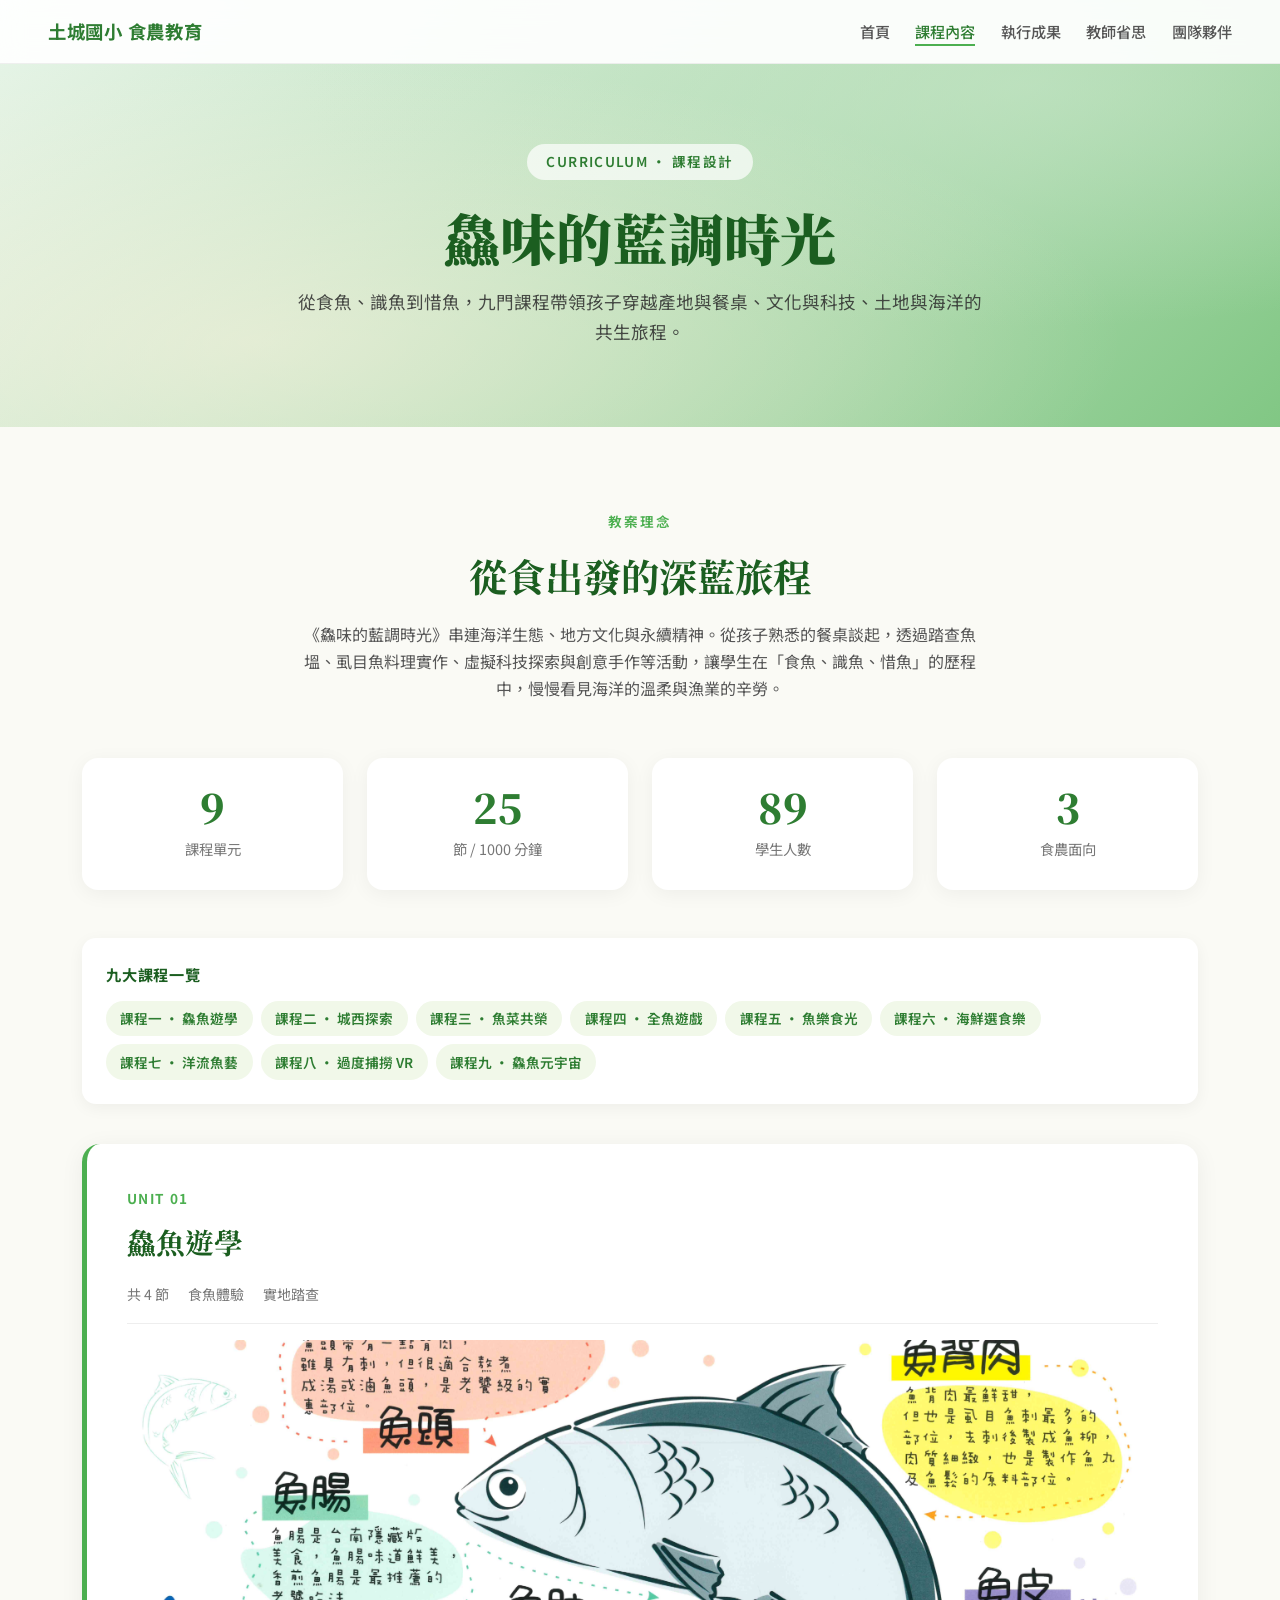
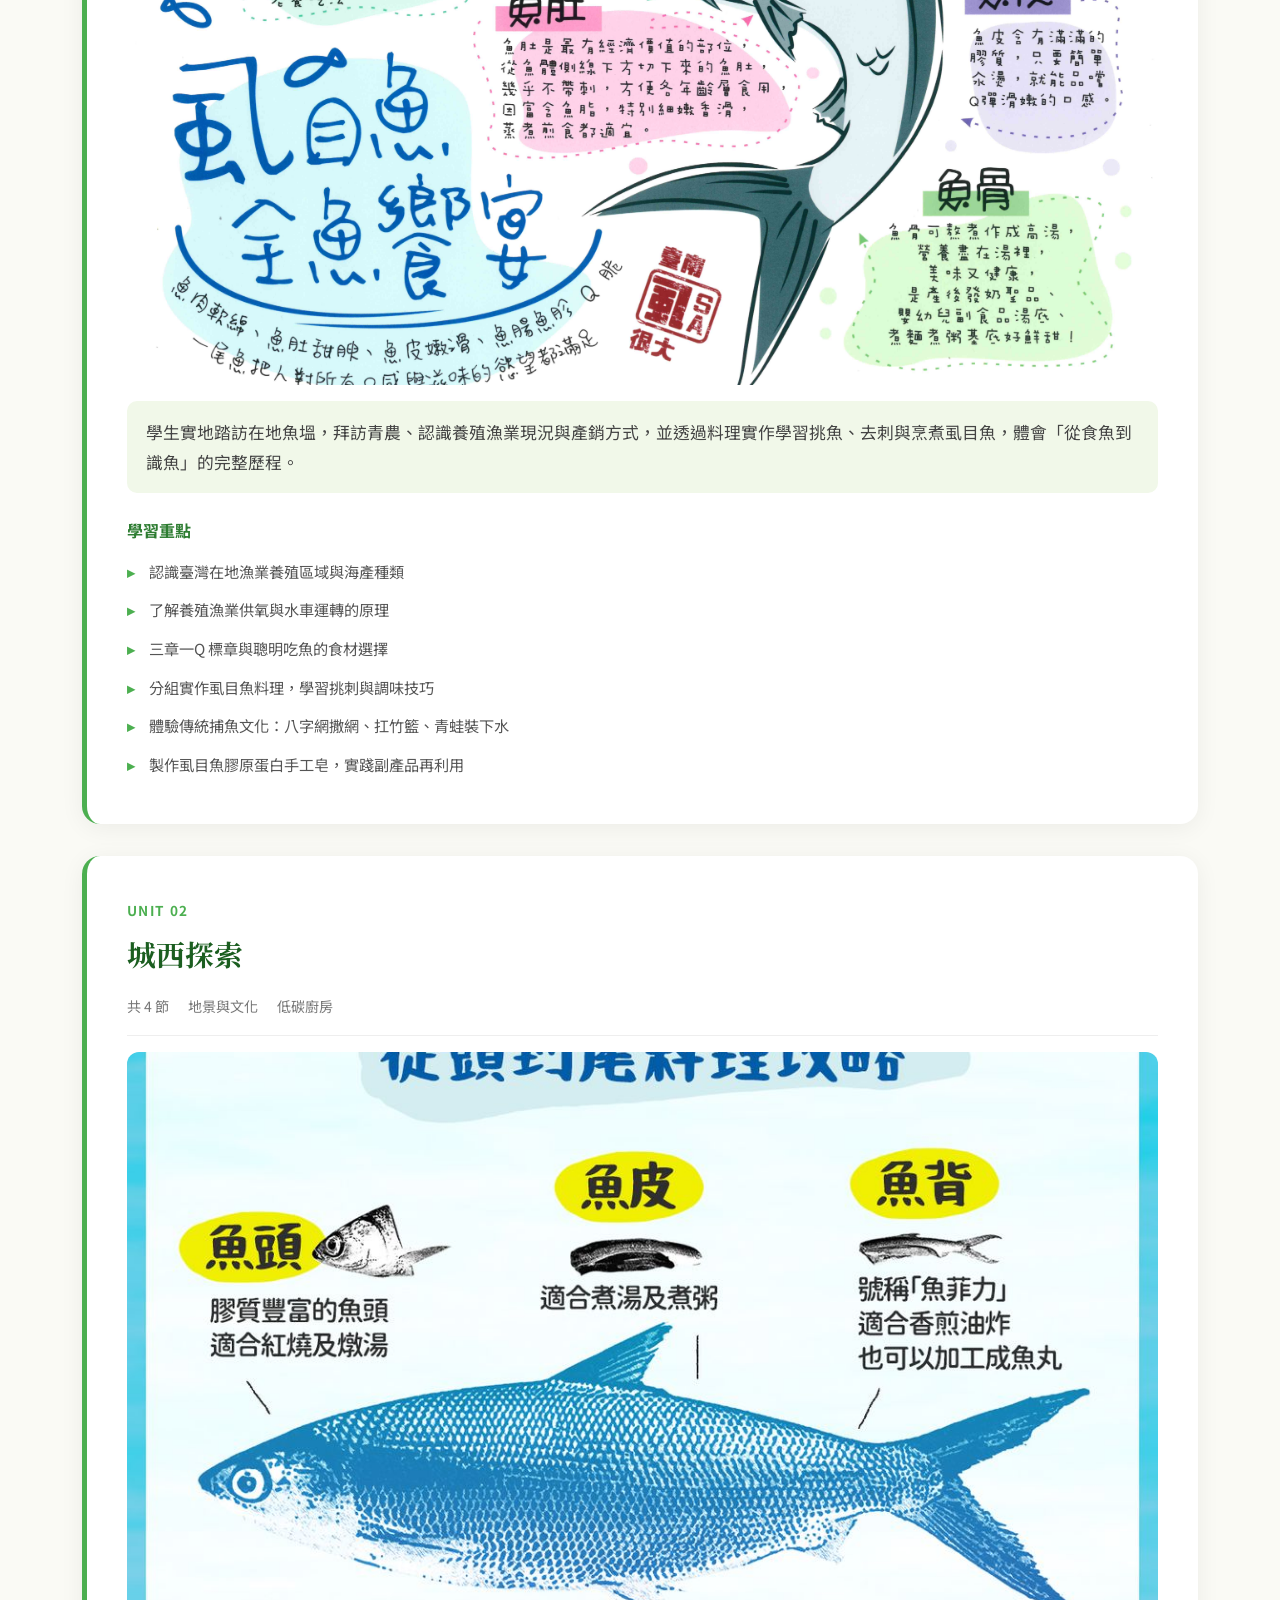
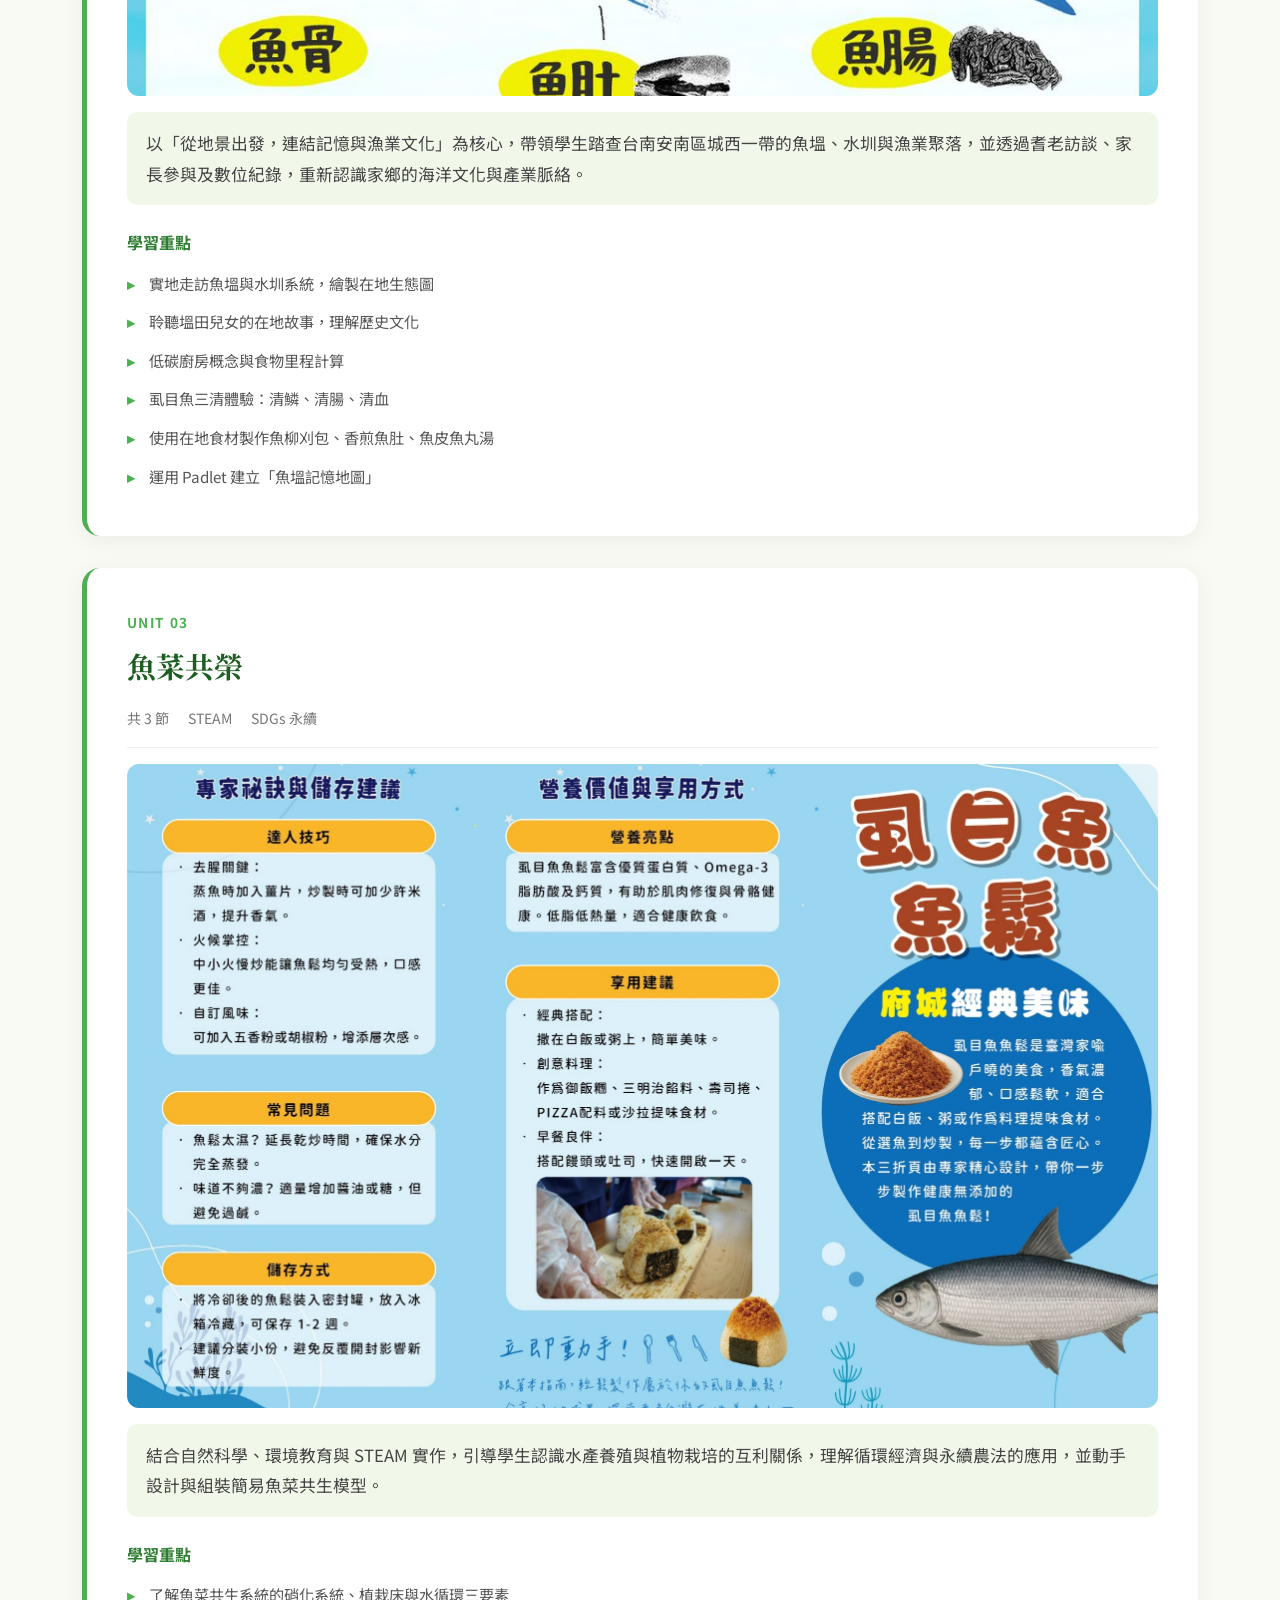
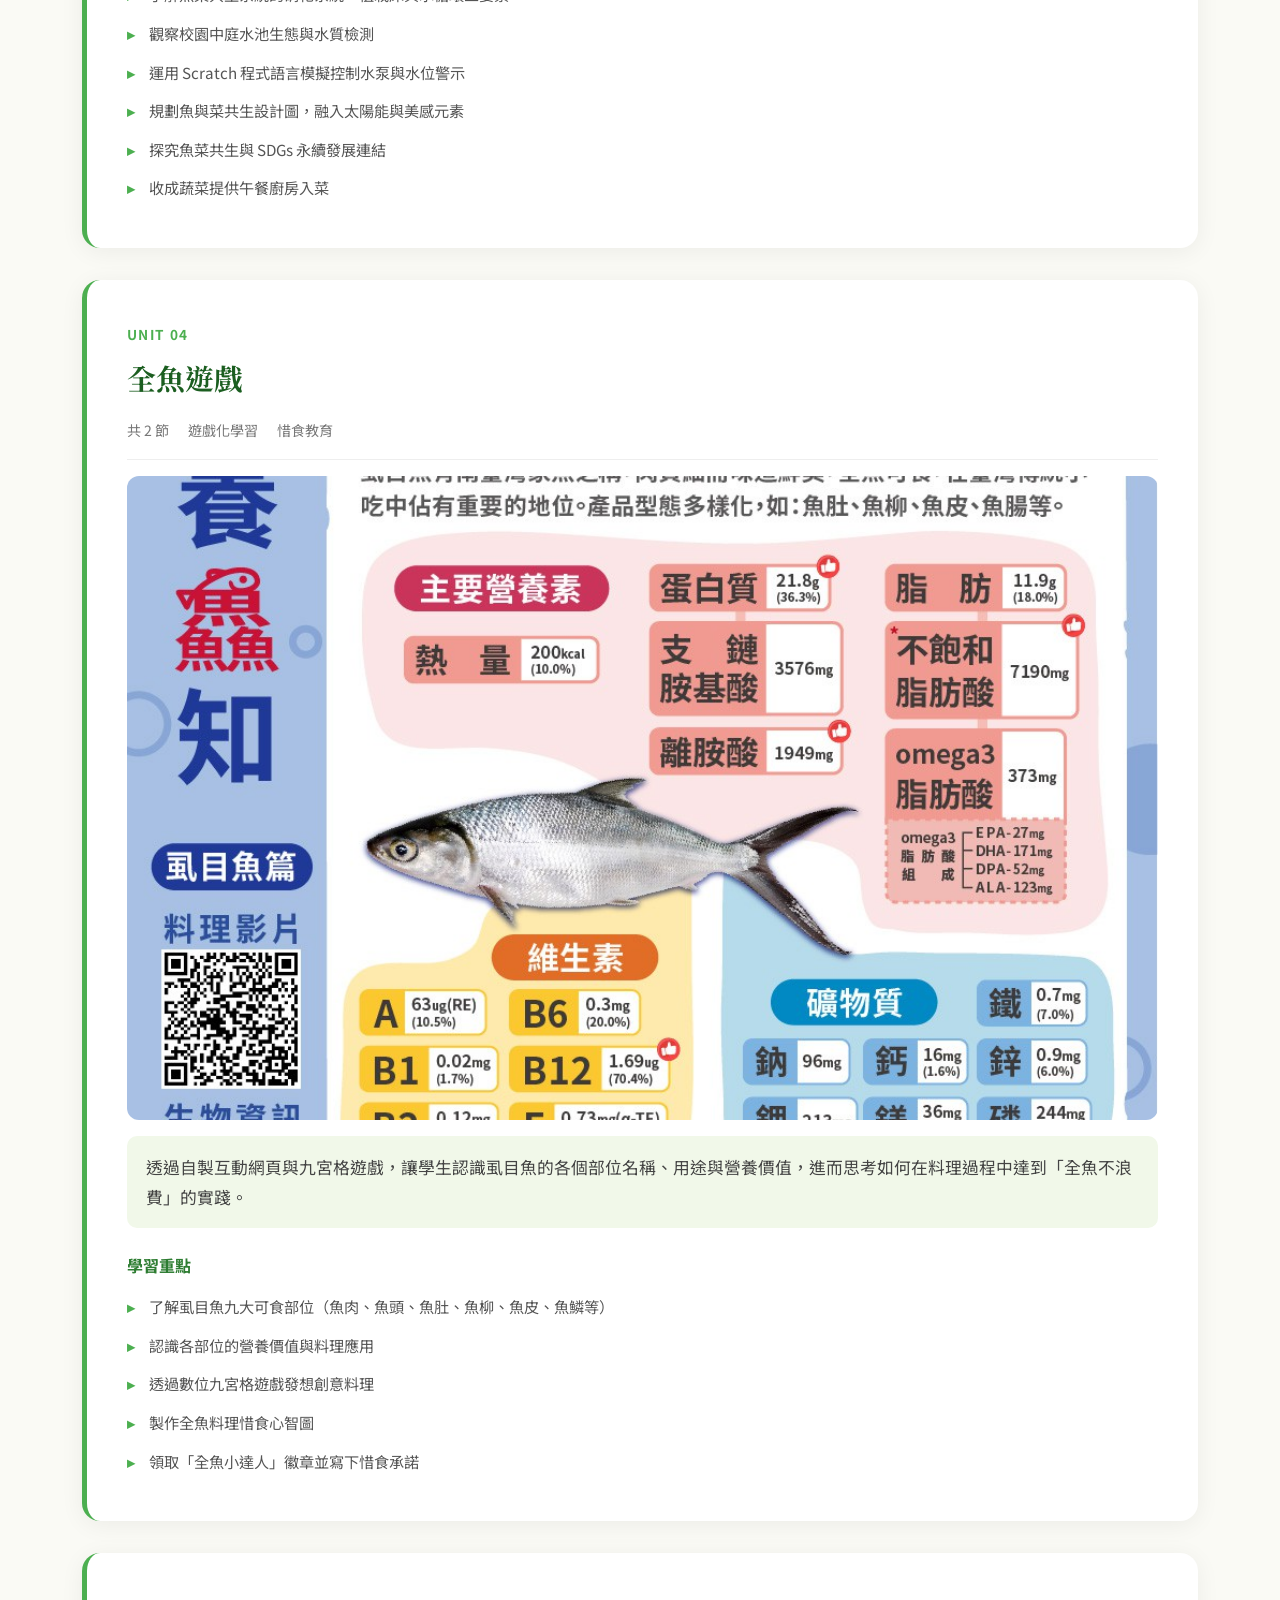
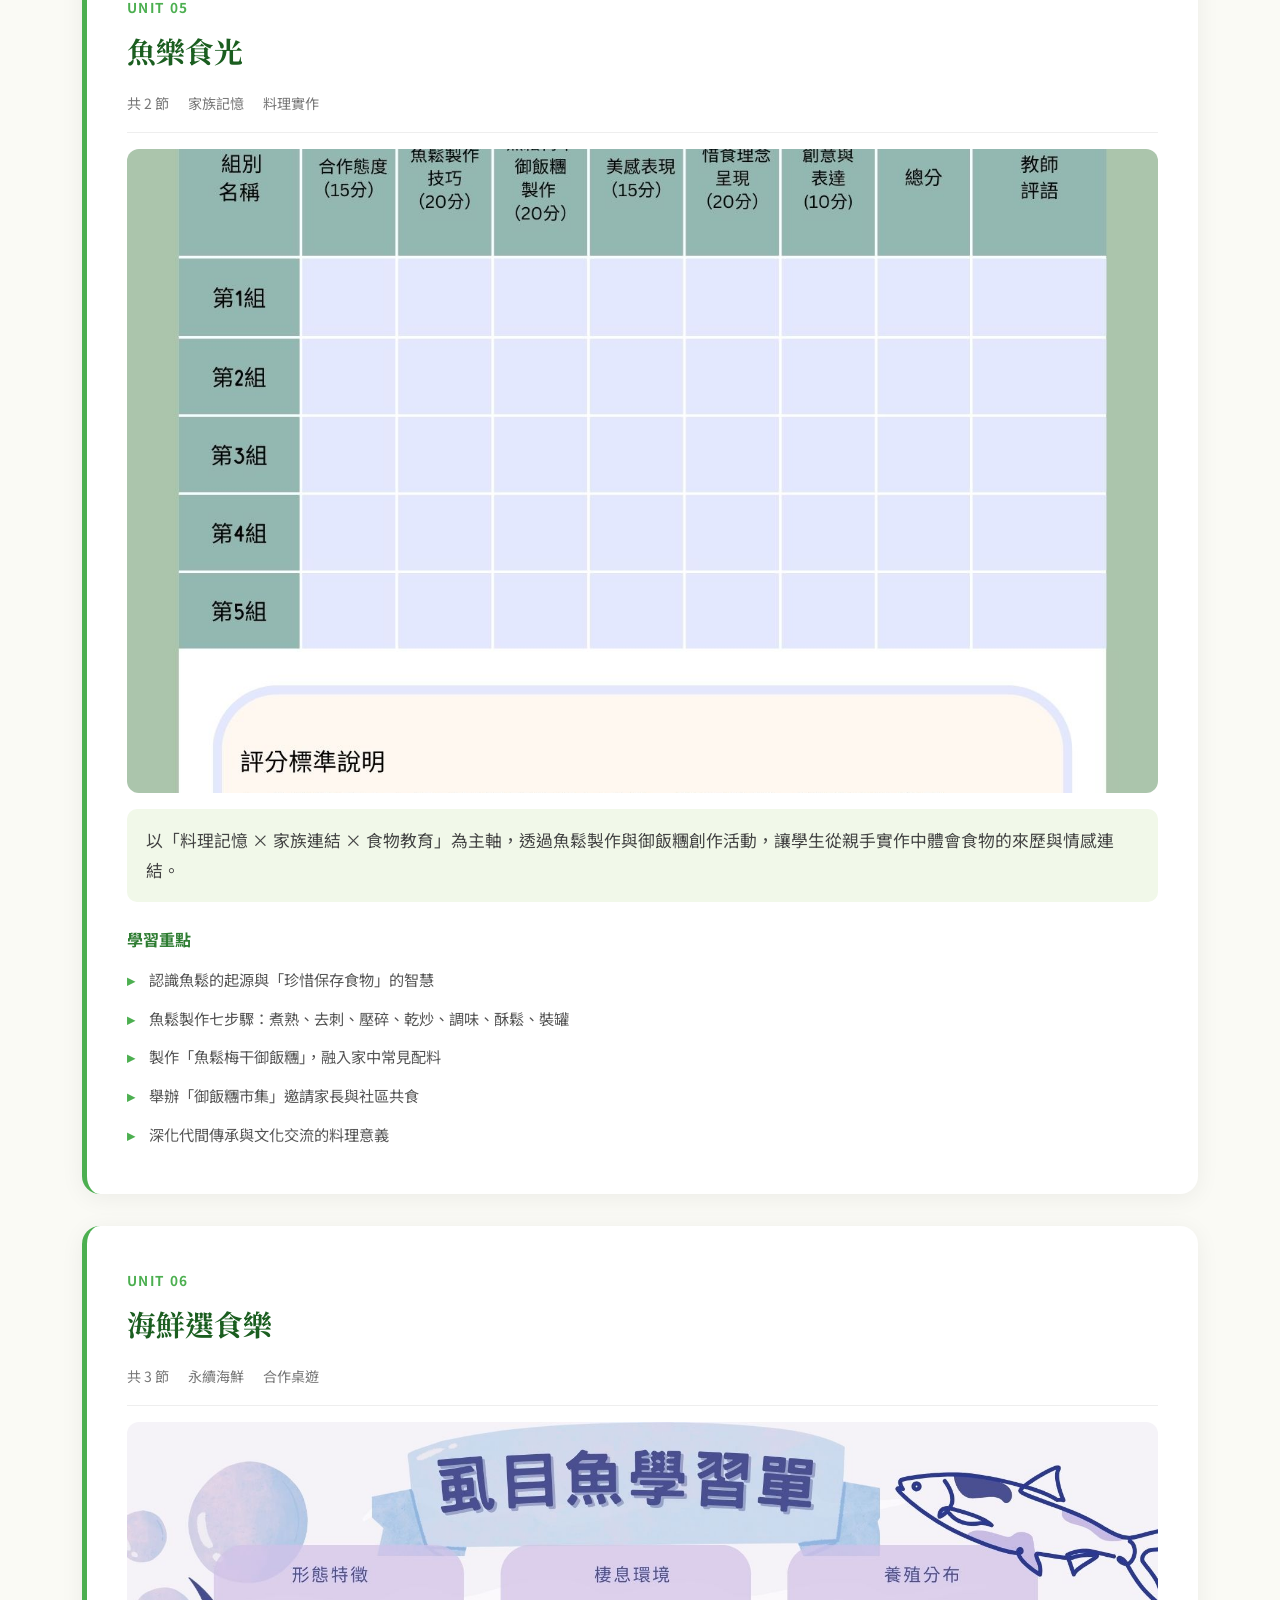
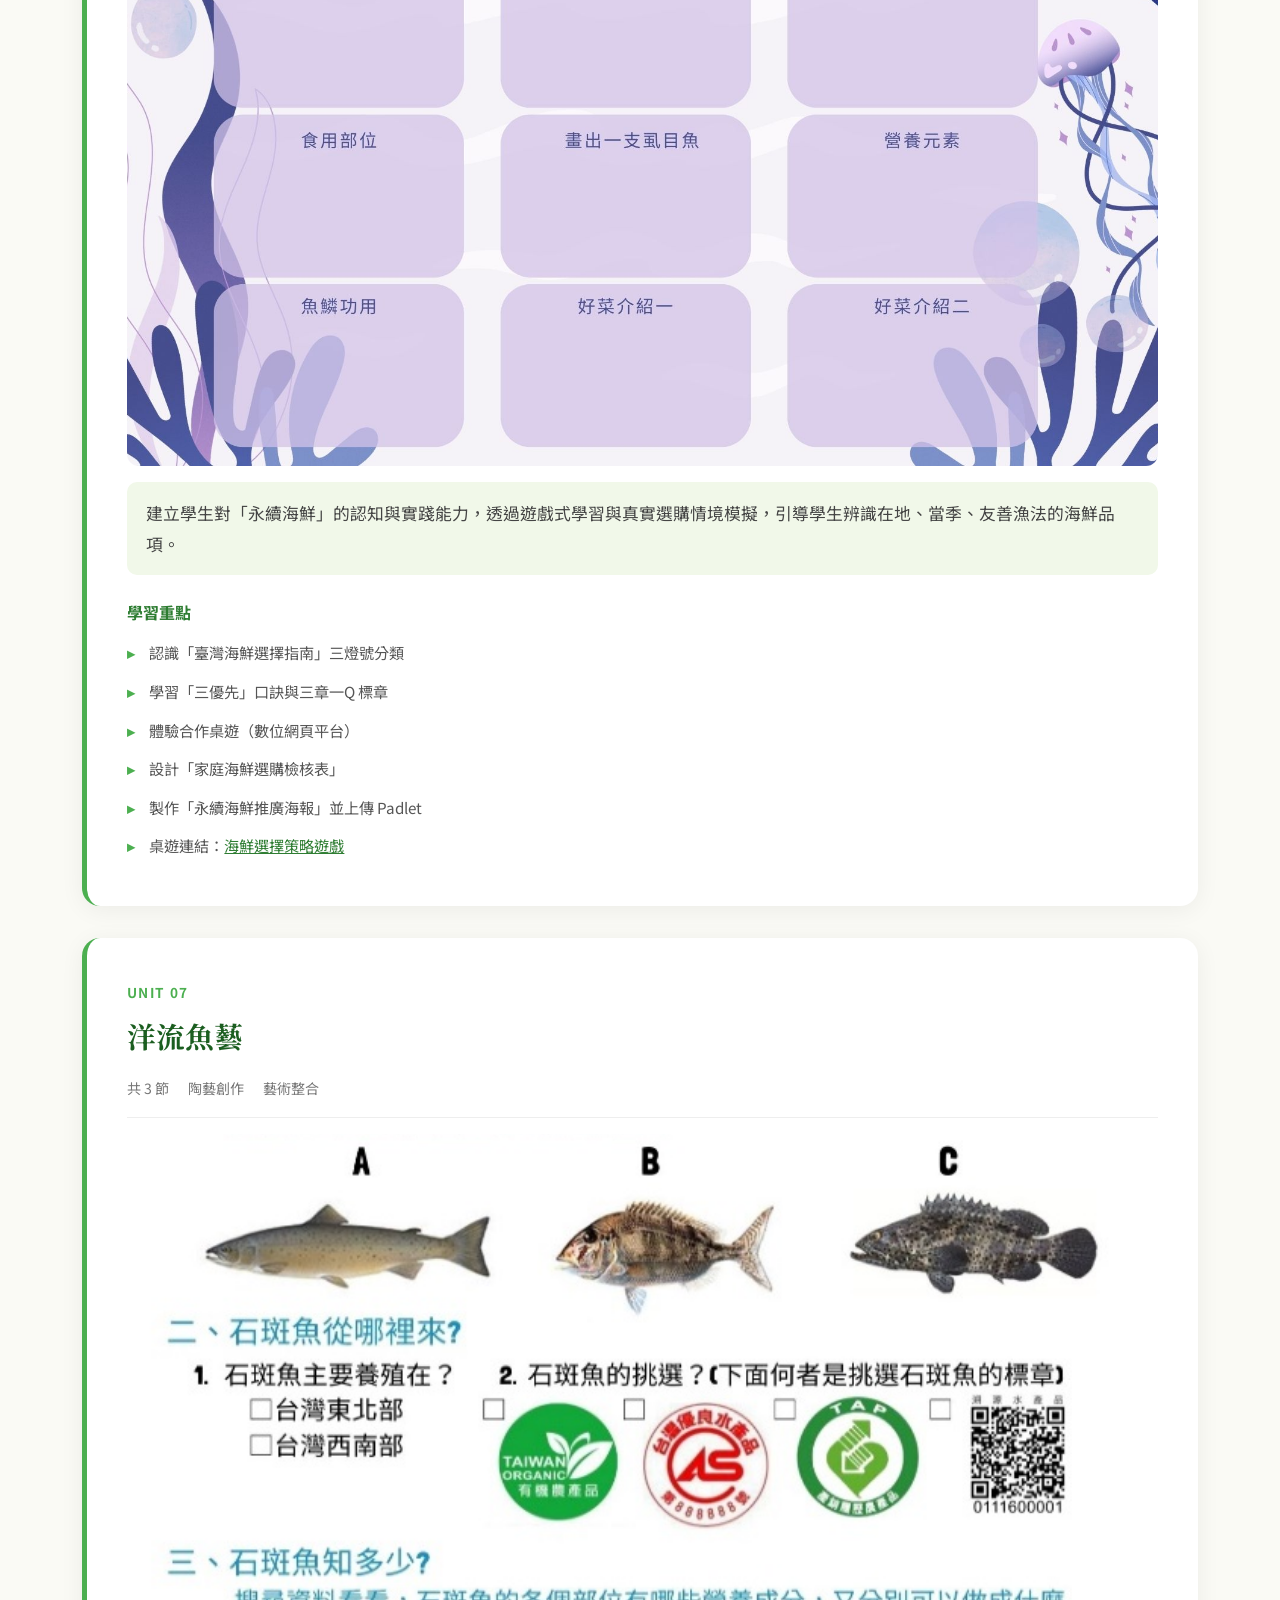
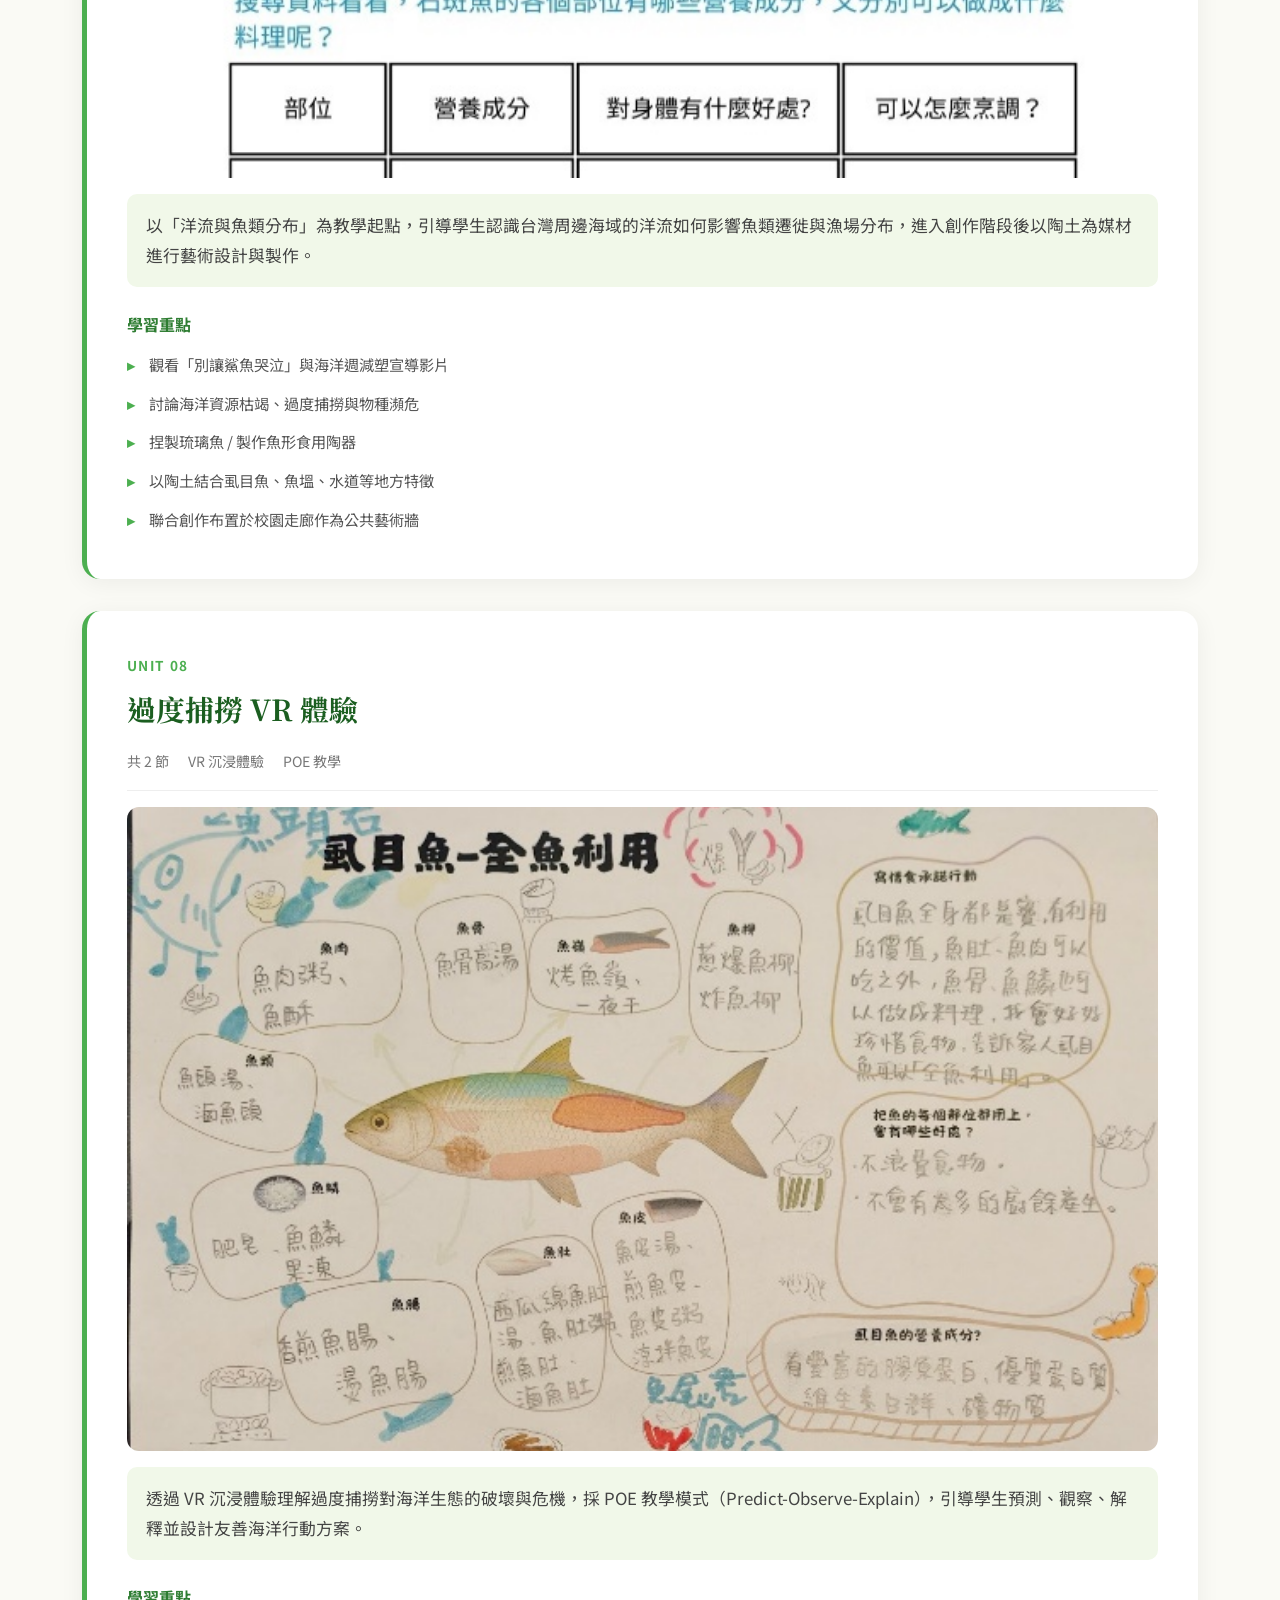
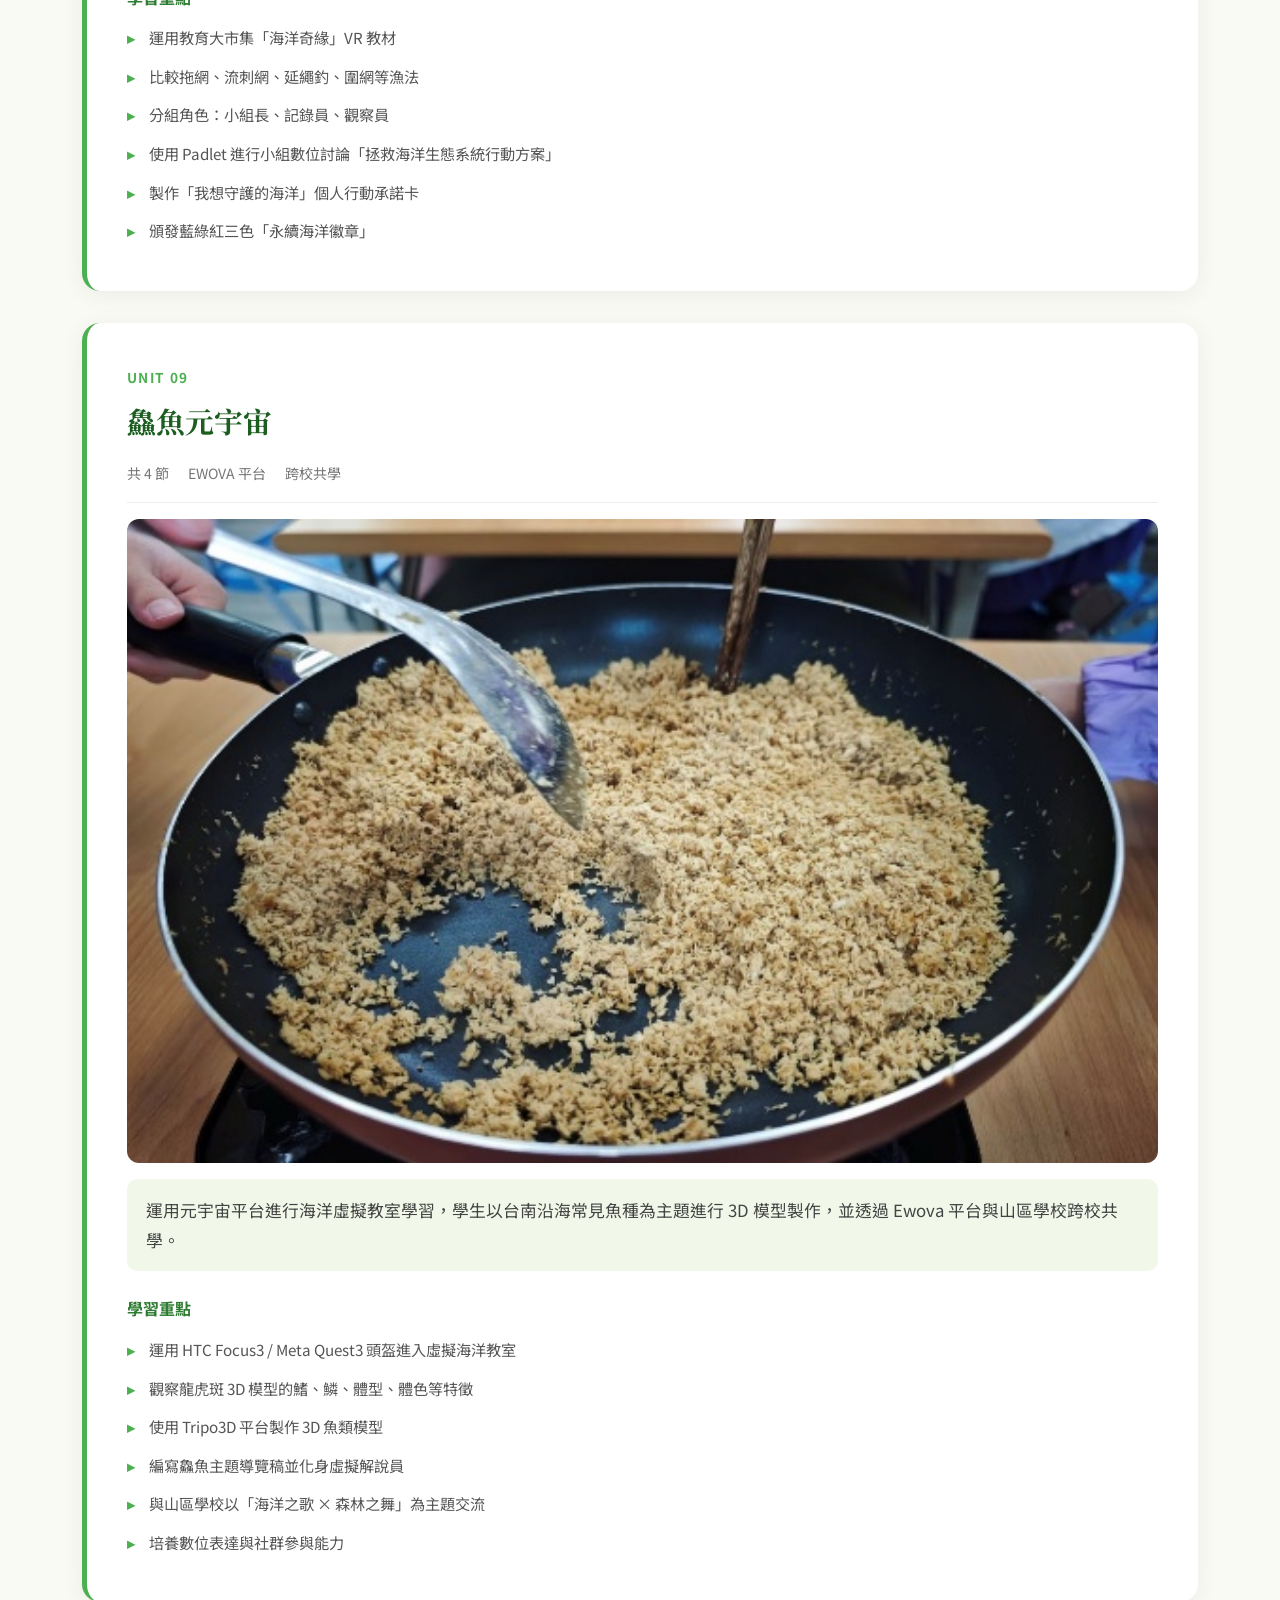
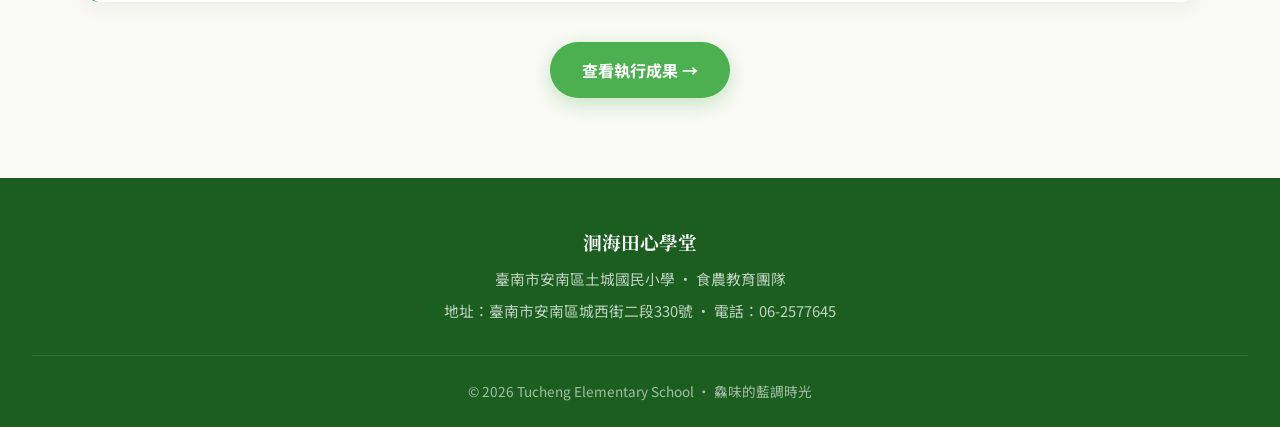
==== curriculum.html @ 696a6e6a "新增多頁式網站：課程內容、執行成果、教師省思、團隊夥伴 整合《鱻味的藍調時光》九大課程內容、教學成果與教師省思， 建立完整的食農教育介紹網站，並更新首頁導覽與圖片資源。  Co-Authored-By" ====
<!DOCTYPE html>
<html lang="zh-Hant">
<head>
  <meta charset="UTF-8">
  <meta name="viewport" content="width=device-width, initial-scale=1.0">
  <title>課程內容｜鱻味的藍調時光 — 土城國小食農教育</title>
  <link rel="preconnect" href="https://fonts.googleapis.com">
  <link href="https://fonts.googleapis.com/css2?family=Noto+Sans+TC:wght@300;400;500;700;900&family=Noto+Serif+TC:wght@400;700;900&display=swap" rel="stylesheet">
  <link rel="stylesheet" href="assets/style.css">
</head>
<body>

  <!-- Navbar -->
  <nav class="navbar">
    <a href="index.html" class="nav-brand">土城國小 食農教育</a>
    <ul class="nav-links" id="navLinks">
      <li><a href="index.html">首頁</a></li>
      <li><a href="curriculum.html" class="active">課程內容</a></li>
      <li><a href="results.html">執行成果</a></li>
      <li><a href="reflections.html">教師省思</a></li>
      <li><a href="team.html">團隊夥伴</a></li>
    </ul>
    <button class="hamburger" id="hamburger" aria-label="選單"><span></span><span></span><span></span></button>
  </nav>

  <!-- Page hero -->
  <header class="page-hero">
    <div class="page-hero-content">
      <span class="label">CURRICULUM · 課程設計</span>
      <h1>鱻味的藍調時光</h1>
      <p>從食魚、識魚到惜魚，九門課程帶領孩子穿越產地與餐桌、文化與科技、土地與海洋的共生旅程。</p>
    </div>
  </header>

  <!-- Intro -->
  <section class="section">
    <div class="container">
      <div class="section-header fade-up">
        <span class="label">教案理念</span>
        <h2>從食出發的深藍旅程</h2>
        <p>《鱻味的藍調時光》串連海洋生態、地方文化與永續精神。從孩子熟悉的餐桌談起，透過踏查魚塭、虱目魚料理實作、虛擬科技探索與創意手作等活動，讓學生在「食魚、識魚、惜魚」的歷程中，慢慢看見海洋的溫柔與漁業的辛勞。</p>
      </div>

      <div class="stats-row fade-up">
        <div class="stat-box"><div class="num">9</div><div class="lbl">課程單元</div></div>
        <div class="stat-box"><div class="num">25</div><div class="lbl">節 / 1000 分鐘</div></div>
        <div class="stat-box"><div class="num">89</div><div class="lbl">學生人數</div></div>
        <div class="stat-box"><div class="num">3</div><div class="lbl">食農面向</div></div>
      </div>

      <!-- TOC -->
      <div class="lesson-toc fade-up">
        <h4>九大課程一覽</h4>
        <ul>
          <li><a href="#l1">課程一 · 鱻魚遊學</a></li>
          <li><a href="#l2">課程二 · 城西探索</a></li>
          <li><a href="#l3">課程三 · 魚菜共榮</a></li>
          <li><a href="#l4">課程四 · 全魚遊戲</a></li>
          <li><a href="#l5">課程五 · 魚樂食光</a></li>
          <li><a href="#l6">課程六 · 海鮮選食樂</a></li>
          <li><a href="#l7">課程七 · 洋流魚藝</a></li>
          <li><a href="#l8">課程八 · 過度捕撈 VR</a></li>
          <li><a href="#l9">課程九 · 鱻魚元宇宙</a></li>
        </ul>
      </div>

      <!-- 課程一 -->
      <article class="lesson-detail fade-up" id="l1">
        <span class="num">UNIT 01</span>
        <h2>鱻魚遊學</h2>
        <div class="meta-row">
          <span>共 4 節</span><span>食魚體驗</span><span>實地踏查</span>
        </div>
        <img class="lesson-photo" src="images/image54.jpeg" alt="鱻魚遊學">
        <p class="summary">學生實地踏訪在地魚塭，拜訪青農、認識養殖漁業現況與產銷方式，並透過料理實作學習挑魚、去刺與烹煮虱目魚，體會「從食魚到識魚」的完整歷程。</p>
        <h4>學習重點</h4>
        <ul>
          <li>認識臺灣在地漁業養殖區域與海產種類</li>
          <li>了解養殖漁業供氧與水車運轉的原理</li>
          <li>三章一Q 標章與聰明吃魚的食材選擇</li>
          <li>分組實作虱目魚料理，學習挑刺與調味技巧</li>
          <li>體驗傳統捕魚文化：八字網撒網、扛竹籃、青蛙裝下水</li>
          <li>製作虱目魚膠原蛋白手工皂，實踐副產品再利用</li>
        </ul>
      </article>

      <!-- 課程二 -->
      <article class="lesson-detail fade-up" id="l2">
        <span class="num">UNIT 02</span>
        <h2>城西探索</h2>
        <div class="meta-row">
          <span>共 4 節</span><span>地景與文化</span><span>低碳廚房</span>
        </div>
        <img class="lesson-photo" src="images/image56.jpeg" alt="城西探索">
        <p class="summary">以「從地景出發，連結記憶與漁業文化」為核心，帶領學生踏查台南安南區城西一帶的魚塭、水圳與漁業聚落，並透過耆老訪談、家長參與及數位紀錄，重新認識家鄉的海洋文化與產業脈絡。</p>
        <h4>學習重點</h4>
        <ul>
          <li>實地走訪魚塭與水圳系統，繪製在地生態圖</li>
          <li>聆聽塭田兒女的在地故事，理解歷史文化</li>
          <li>低碳廚房概念與食物里程計算</li>
          <li>虱目魚三清體驗：清鱗、清腸、清血</li>
          <li>使用在地食材製作魚柳刈包、香煎魚肚、魚皮魚丸湯</li>
          <li>運用 Padlet 建立「魚塭記憶地圖」</li>
        </ul>
      </article>

      <!-- 課程三 -->
      <article class="lesson-detail fade-up" id="l3">
        <span class="num">UNIT 03</span>
        <h2>魚菜共榮</h2>
        <div class="meta-row">
          <span>共 3 節</span><span>STEAM</span><span>SDGs 永續</span>
        </div>
        <img class="lesson-photo" src="images/image57.jpeg" alt="魚菜共生">
        <p class="summary">結合自然科學、環境教育與 STEAM 實作，引導學生認識水產養殖與植物栽培的互利關係，理解循環經濟與永續農法的應用，並動手設計與組裝簡易魚菜共生模型。</p>
        <h4>學習重點</h4>
        <ul>
          <li>了解魚菜共生系統的硝化系統、植栽床與水循環三要素</li>
          <li>觀察校園中庭水池生態與水質檢測</li>
          <li>運用 Scratch 程式語言模擬控制水泵與水位警示</li>
          <li>規劃魚與菜共生設計圖，融入太陽能與美感元素</li>
          <li>探究魚菜共生與 SDGs 永續發展連結</li>
          <li>收成蔬菜提供午餐廚房入菜</li>
        </ul>
      </article>

      <!-- 課程四 -->
      <article class="lesson-detail fade-up" id="l4">
        <span class="num">UNIT 04</span>
        <h2>全魚遊戲</h2>
        <div class="meta-row">
          <span>共 2 節</span><span>遊戲化學習</span><span>惜食教育</span>
        </div>
        <img class="lesson-photo" src="images/image61.jpeg" alt="全魚遊戲">
        <p class="summary">透過自製互動網頁與九宮格遊戲，讓學生認識虱目魚的各個部位名稱、用途與營養價值，進而思考如何在料理過程中達到「全魚不浪費」的實踐。</p>
        <h4>學習重點</h4>
        <ul>
          <li>了解虱目魚九大可食部位（魚肉、魚頭、魚肚、魚柳、魚皮、魚鱗等）</li>
          <li>認識各部位的營養價值與料理應用</li>
          <li>透過數位九宮格遊戲發想創意料理</li>
          <li>製作全魚料理惜食心智圖</li>
          <li>領取「全魚小達人」徽章並寫下惜食承諾</li>
        </ul>
      </article>

      <!-- 課程五 -->
      <article class="lesson-detail fade-up" id="l5">
        <span class="num">UNIT 05</span>
        <h2>魚樂食光</h2>
        <div class="meta-row">
          <span>共 2 節</span><span>家族記憶</span><span>料理實作</span>
        </div>
        <img class="lesson-photo" src="images/image62.jpeg" alt="魚樂食光">
        <p class="summary">以「料理記憶 × 家族連結 × 食物教育」為主軸，透過魚鬆製作與御飯糰創作活動，讓學生從親手實作中體會食物的來歷與情感連結。</p>
        <h4>學習重點</h4>
        <ul>
          <li>認識魚鬆的起源與「珍惜保存食物」的智慧</li>
          <li>魚鬆製作七步驟：煮熟、去刺、壓碎、乾炒、調味、酥鬆、裝罐</li>
          <li>製作「魚鬆梅干御飯糰」，融入家中常見配料</li>
          <li>舉辦「御飯糰市集」邀請家長與社區共食</li>
          <li>深化代間傳承與文化交流的料理意義</li>
        </ul>
      </article>

      <!-- 課程六 -->
      <article class="lesson-detail fade-up" id="l6">
        <span class="num">UNIT 06</span>
        <h2>海鮮選食樂</h2>
        <div class="meta-row">
          <span>共 3 節</span><span>永續海鮮</span><span>合作桌遊</span>
        </div>
        <img class="lesson-photo" src="images/image63.jpeg" alt="海鮮選食樂">
        <p class="summary">建立學生對「永續海鮮」的認知與實踐能力，透過遊戲式學習與真實選購情境模擬，引導學生辨識在地、當季、友善漁法的海鮮品項。</p>
        <h4>學習重點</h4>
        <ul>
          <li>認識「臺灣海鮮選擇指南」三燈號分類</li>
          <li>學習「三優先」口訣與三章一Q 標章</li>
          <li>體驗合作桌遊（數位網頁平台）</li>
          <li>設計「家庭海鮮選購檢核表」</li>
          <li>製作「永續海鮮推廣海報」並上傳 Padlet</li>
          <li>桌遊連結：<a href="https://reurl.cc/QYlvA0" target="_blank" rel="noopener" style="color:#2e7d32;text-decoration:underline">海鮮選擇策略遊戲</a></li>
        </ul>
      </article>

      <!-- 課程七 -->
      <article class="lesson-detail fade-up" id="l7">
        <span class="num">UNIT 07</span>
        <h2>洋流魚藝</h2>
        <div class="meta-row">
          <span>共 3 節</span><span>陶藝創作</span><span>藝術整合</span>
        </div>
        <img class="lesson-photo" src="images/image65.jpeg" alt="洋流魚藝">
        <p class="summary">以「洋流與魚類分布」為教學起點，引導學生認識台灣周邊海域的洋流如何影響魚類遷徙與漁場分布，進入創作階段後以陶土為媒材進行藝術設計與製作。</p>
        <h4>學習重點</h4>
        <ul>
          <li>觀看「別讓鯊魚哭泣」與海洋週減塑宣導影片</li>
          <li>討論海洋資源枯竭、過度捕撈與物種瀕危</li>
          <li>捏製琉璃魚 / 製作魚形食用陶器</li>
          <li>以陶土結合虱目魚、魚塭、水道等地方特徵</li>
          <li>聯合創作布置於校園走廊作為公共藝術牆</li>
        </ul>
      </article>

      <!-- 課程八 -->
      <article class="lesson-detail fade-up" id="l8">
        <span class="num">UNIT 08</span>
        <h2>過度捕撈 VR 體驗</h2>
        <div class="meta-row">
          <span>共 2 節</span><span>VR 沉浸體驗</span><span>POE 教學</span>
        </div>
        <img class="lesson-photo" src="images/image88.jpeg" alt="VR體驗">
        <p class="summary">透過 VR 沉浸體驗理解過度捕撈對海洋生態的破壞與危機，採 POE 教學模式（Predict-Observe-Explain），引導學生預測、觀察、解釋並設計友善海洋行動方案。</p>
        <h4>學習重點</h4>
        <ul>
          <li>運用教育大市集「海洋奇緣」VR 教材</li>
          <li>比較拖網、流刺網、延繩釣、圍網等漁法</li>
          <li>分組角色：小組長、記錄員、觀察員</li>
          <li>使用 Padlet 進行小組數位討論「拯救海洋生態系統行動方案」</li>
          <li>製作「我想守護的海洋」個人行動承諾卡</li>
          <li>頒發藍綠紅三色「永續海洋徽章」</li>
        </ul>
      </article>

      <!-- 課程九 -->
      <article class="lesson-detail fade-up" id="l9">
        <span class="num">UNIT 09</span>
        <h2>鱻魚元宇宙</h2>
        <div class="meta-row">
          <span>共 4 節</span><span>EWOVA 平台</span><span>跨校共學</span>
        </div>
        <img class="lesson-photo" src="images/image91.jpeg" alt="元宇宙">
        <p class="summary">運用元宇宙平台進行海洋虛擬教室學習，學生以台南沿海常見魚種為主題進行 3D 模型製作，並透過 Ewova 平台與山區學校跨校共學。</p>
        <h4>學習重點</h4>
        <ul>
          <li>運用 HTC Focus3 / Meta Quest3 頭盔進入虛擬海洋教室</li>
          <li>觀察龍虎斑 3D 模型的鰭、鱗、體型、體色等特徵</li>
          <li>使用 Tripo3D 平台製作 3D 魚類模型</li>
          <li>編寫鱻魚主題導覽稿並化身虛擬解說員</li>
          <li>與山區學校以「海洋之歌 × 森林之舞」為主題交流</li>
          <li>培養數位表達與社群參與能力</li>
        </ul>
      </article>

      <div style="text-align:center; margin-top:2.5rem;">
        <a href="results.html" style="display:inline-block; padding:0.9rem 2rem; background:#4caf50; color:#fff; border-radius:999px; font-weight:700; box-shadow:0 6px 20px rgba(76,175,80,0.3);">查看執行成果 →</a>
      </div>
    </div>
  </section>

  <!-- Footer -->
  <footer class="footer">
    <h3>洄海田心學堂</h3>
    <p>臺南市安南區土城國民小學 · 食農教育團隊</p>
    <p>地址：臺南市安南區城西街二段330號 · 電話：06-2577645</p>
    <div class="footer-bottom">
      © 2026 Tucheng Elementary School · 鱻味的藍調時光
    </div>
  </footer>

  <script>
    const navbar = document.querySelector('.navbar');
    window.addEventListener('scroll', () => navbar.classList.toggle('scrolled', window.scrollY > 50));
    const hamburger = document.getElementById('hamburger');
    const navLinks = document.getElementById('navLinks');
    hamburger.addEventListener('click', () => navLinks.classList.toggle('open'));
    navLinks.querySelectorAll('a').forEach(l => l.addEventListener('click', () => navLinks.classList.remove('open')));
    const observer = new IntersectionObserver((entries) => {
      entries.forEach(e => { if (e.isIntersecting) e.target.classList.add('visible'); });
    }, { threshold: 0.1 });
    document.querySelectorAll('.fade-up').forEach(el => observer.observe(el));
  </script>
</body>
</html>
---- assets/style.css ----
/* ── Shared style for tucheng-food-education subpages ── */
*, *::before, *::after { margin: 0; padding: 0; box-sizing: border-box; }
html { scroll-behavior: smooth; }
body {
  font-family: 'Noto Sans TC', "Microsoft JhengHei", sans-serif;
  color: #2d2d2d;
  background: #fafaf5;
  line-height: 1.7;
}
a { text-decoration: none; color: inherit; }
img { max-width: 100%; display: block; }

/* ── Navbar (shared) ── */
.navbar {
  position: fixed; top: 0; left: 0; width: 100%; z-index: 100;
  display: flex; align-items: center; justify-content: space-between;
  padding: 1rem 3rem;
  background: rgba(255,255,255,0.92);
  backdrop-filter: blur(12px);
  border-bottom: 1px solid rgba(0,0,0,0.06);
  transition: background 0.4s, box-shadow 0.4s;
}
.navbar.scrolled { box-shadow: 0 2px 20px rgba(0,0,0,0.08); }
.nav-brand {
  font-size: 1.15rem; font-weight: 700; color: #2e7d32;
  letter-spacing: 0.04em;
}
.nav-links { display: flex; gap: 1.6rem; list-style: none; }
.nav-links a {
  font-size: 0.95rem; font-weight: 500; color: #555;
  position: relative; transition: color 0.3s;
  padding-bottom: 4px;
}
.nav-links a::after {
  content: ''; position: absolute; bottom: 0; left: 0;
  width: 0; height: 2px; background: #4caf50;
  transition: width 0.3s;
}
.nav-links a:hover { color: #2e7d32; }
.nav-links a:hover::after { width: 100%; }
.nav-links a.active { color: #2e7d32; }
.nav-links a.active::after { width: 100%; }

.hamburger {
  display: none; flex-direction: column; gap: 5px;
  cursor: pointer; background: none; border: none; padding: 4px;
}
.hamburger span {
  width: 24px; height: 2px; background: #333;
  transition: transform 0.3s, opacity 0.3s;
}

/* ── Page Hero ── */
.page-hero {
  position: relative;
  padding: 9rem 2rem 5rem;
  text-align: center;
  background: linear-gradient(135deg, #e8f5e9 0%, #c8e6c9 35%, #a5d6a7 70%, #81c784 100%);
  overflow: hidden;
}
.page-hero::before {
  content: ''; position: absolute; inset: 0;
  background:
    radial-gradient(ellipse at 20% 80%, rgba(255,243,224,0.5) 0%, transparent 60%),
    radial-gradient(ellipse at 80% 20%, rgba(200,230,201,0.6) 0%, transparent 50%);
  pointer-events: none;
}
.page-hero-content { position: relative; z-index: 2; max-width: 900px; margin: 0 auto; }
.page-hero .label {
  display: inline-block;
  padding: 0.4rem 1.2rem;
  background: rgba(255,255,255,0.7);
  border-radius: 999px;
  font-size: 0.85rem;
  font-weight: 600;
  color: #2e7d32;
  letter-spacing: 0.1em;
  margin-bottom: 1.5rem;
}
.page-hero h1 {
  font-family: 'Noto Serif TC', serif;
  font-size: clamp(2rem, 5vw, 3.5rem);
  font-weight: 900;
  color: #1b5e20;
  margin-bottom: 1rem;
  line-height: 1.2;
}
.page-hero p {
  font-size: 1.1rem;
  color: #2d2d2d;
  max-width: 700px;
  margin: 0 auto;
  opacity: 0.85;
}

/* ── Container ── */
.container { max-width: 1180px; margin: 0 auto; padding: 0 2rem; }
.section { padding: 5rem 0; }
.section-narrow { max-width: 900px; margin: 0 auto; padding: 5rem 2rem; }

.section-header { text-align: center; margin-bottom: 3.5rem; }
.section-header .label {
  display: inline-block;
  font-size: 0.85rem;
  letter-spacing: 0.15em;
  color: #4caf50;
  font-weight: 600;
  margin-bottom: 0.6rem;
  text-transform: uppercase;
}
.section-header h2 {
  font-family: 'Noto Serif TC', serif;
  font-size: clamp(1.6rem, 3.5vw, 2.4rem);
  color: #1b5e20;
  margin-bottom: 0.8rem;
}
.section-header p {
  color: #555;
  max-width: 680px;
  margin: 0 auto;
}

/* ── Cards ── */
.card {
  background: #fff;
  border-radius: 18px;
  padding: 2rem;
  box-shadow: 0 4px 24px rgba(0,0,0,0.06);
  transition: transform 0.3s, box-shadow 0.3s;
  border: 1px solid rgba(0,0,0,0.04);
}
.card:hover {
  transform: translateY(-4px);
  box-shadow: 0 12px 36px rgba(0,0,0,0.10);
}
.card h3 {
  color: #1b5e20;
  font-size: 1.25rem;
  margin-bottom: 0.8rem;
  font-weight: 700;
}
.card p { color: #555; font-size: 0.95rem; }

/* ── Lesson card (curriculum) ── */
.lesson-grid {
  display: grid;
  grid-template-columns: repeat(auto-fit, minmax(300px, 1fr));
  gap: 1.6rem;
  margin-bottom: 4rem;
}
.lesson-card {
  background: #fff;
  border-radius: 18px;
  overflow: hidden;
  box-shadow: 0 4px 24px rgba(0,0,0,0.06);
  transition: transform 0.3s, box-shadow 0.3s;
  display: flex;
  flex-direction: column;
}
.lesson-card:hover {
  transform: translateY(-6px);
  box-shadow: 0 16px 40px rgba(0,0,0,0.12);
}
.lesson-card .lesson-num {
  display: inline-block;
  background: #4caf50;
  color: #fff;
  font-size: 0.78rem;
  font-weight: 700;
  padding: 0.3rem 0.9rem;
  border-radius: 999px;
  letter-spacing: 0.05em;
}
.lesson-card .lesson-img {
  width: 100%;
  aspect-ratio: 16/10;
  background: linear-gradient(135deg, #c8e6c9, #81c784);
  background-size: cover;
  background-position: center;
}
.lesson-card .lesson-body { padding: 1.6rem; flex: 1; display: flex; flex-direction: column; }
.lesson-card h3 {
  font-family: 'Noto Serif TC', serif;
  font-size: 1.35rem;
  color: #1b5e20;
  margin: 0.8rem 0 0.6rem;
}
.lesson-card .lesson-meta {
  font-size: 0.85rem;
  color: #888;
  margin-bottom: 0.8rem;
}
.lesson-card p { color: #555; font-size: 0.92rem; flex: 1; }
.lesson-card .lesson-link {
  margin-top: 1rem;
  color: #2e7d32;
  font-weight: 600;
  font-size: 0.9rem;
}
.lesson-card .lesson-link::after { content: " →"; }

/* ── Lesson detail block ── */
.lesson-detail {
  background: #fff;
  border-radius: 18px;
  padding: 2.5rem;
  margin-bottom: 2rem;
  box-shadow: 0 4px 24px rgba(0,0,0,0.06);
  border-left: 5px solid #4caf50;
  scroll-margin-top: 100px;
}
.lesson-detail .num {
  display: inline-block;
  font-size: 0.85rem;
  font-weight: 700;
  color: #4caf50;
  letter-spacing: 0.1em;
  margin-bottom: 0.5rem;
}
.lesson-detail h2 {
  font-family: 'Noto Serif TC', serif;
  color: #1b5e20;
  font-size: 1.8rem;
  margin-bottom: 1rem;
}
.lesson-detail .summary {
  font-size: 1.05rem;
  color: #444;
  background: #f1f8e9;
  padding: 1rem 1.2rem;
  border-radius: 10px;
  margin-bottom: 1.5rem;
  line-height: 1.8;
}
.lesson-detail h4 {
  color: #2e7d32;
  margin: 1.2rem 0 0.5rem;
  font-size: 1rem;
  font-weight: 700;
}
.lesson-detail ul { list-style: none; padding: 0; }
.lesson-detail ul li {
  padding: 0.4rem 0 0.4rem 1.4rem;
  position: relative;
  color: #555;
  font-size: 0.95rem;
}
.lesson-detail ul li::before {
  content: "▸";
  position: absolute;
  left: 0;
  color: #4caf50;
  font-weight: 700;
}
.lesson-detail .meta-row {
  display: flex;
  flex-wrap: wrap;
  gap: 1.2rem;
  font-size: 0.88rem;
  color: #777;
  padding-bottom: 1rem;
  border-bottom: 1px solid #eee;
  margin-bottom: 1rem;
}
.lesson-detail .meta-row span { display: flex; align-items: center; gap: 0.3rem; }
.lesson-detail .lesson-photo {
  width: 100%;
  max-width: 100%;
  border-radius: 12px;
  margin: 1rem 0;
  aspect-ratio: 16/10;
  object-fit: cover;
}

/* ── Reflection card ── */
.reflection-card {
  background: #fff;
  border-radius: 18px;
  padding: 2.2rem;
  margin-bottom: 1.6rem;
  box-shadow: 0 4px 24px rgba(0,0,0,0.06);
  position: relative;
  overflow: hidden;
}
.reflection-card::before {
  content: '"';
  position: absolute;
  top: -30px; left: 20px;
  font-size: 9rem;
  color: rgba(76,175,80,0.08);
  font-family: serif;
  pointer-events: none;
}
.reflection-card .num {
  display: inline-block;
  font-size: 0.85rem;
  font-weight: 700;
  color: #4caf50;
  letter-spacing: 0.1em;
  margin-bottom: 0.5rem;
}
.reflection-card h3 {
  color: #1b5e20;
  font-size: 1.3rem;
  margin-bottom: 1rem;
  font-family: 'Noto Serif TC', serif;
  position: relative;
}
.reflection-card p {
  color: #555;
  position: relative;
  margin-bottom: 0.8rem;
}

/* ── Team / partners ── */
.team-grid {
  display: grid;
  grid-template-columns: repeat(auto-fit, minmax(240px, 1fr));
  gap: 1.5rem;
}
.team-card {
  background: #fff;
  border-radius: 18px;
  padding: 1.8rem;
  text-align: center;
  box-shadow: 0 4px 20px rgba(0,0,0,0.05);
  transition: transform 0.3s;
}
.team-card:hover { transform: translateY(-4px); }
.team-avatar {
  width: 70px; height: 70px;
  background: linear-gradient(135deg, #81c784, #2e7d32);
  border-radius: 50%;
  margin: 0 auto 1rem;
  display: flex; align-items: center; justify-content: center;
  color: #fff; font-size: 1.6rem;
}
.team-card h3 { font-size: 1.15rem; color: #1b5e20; margin-bottom: 0.3rem; }
.team-card .role {
  font-size: 0.85rem;
  color: #4caf50;
  margin-bottom: 0.6rem;
  font-weight: 600;
}
.team-card p { font-size: 0.85rem; color: #777; }

.partner-grid {
  display: grid;
  grid-template-columns: repeat(auto-fit, minmax(280px, 1fr));
  gap: 1.5rem;
}
.partner-card {
  background: #fff;
  border-radius: 16px;
  padding: 1.8rem;
  border-top: 4px solid #4caf50;
  box-shadow: 0 4px 20px rgba(0,0,0,0.05);
  transition: transform 0.3s, box-shadow 0.3s;
}
.partner-card:hover {
  transform: translateY(-4px);
  box-shadow: 0 12px 32px rgba(0,0,0,0.10);
}
.partner-card h3 {
  color: #1b5e20;
  font-size: 1.15rem;
  margin-bottom: 0.4rem;
}
.partner-card .person {
  font-size: 0.85rem;
  color: #4caf50;
  font-weight: 600;
  margin-bottom: 0.8rem;
}
.partner-card p { color: #555; font-size: 0.92rem; }

/* ── Stats ── */
.stats-row {
  display: grid;
  grid-template-columns: repeat(auto-fit, minmax(180px, 1fr));
  gap: 1.5rem;
  margin: 2rem 0 3rem;
}
.stat-box {
  background: #fff;
  border-radius: 16px;
  padding: 1.8rem 1rem;
  text-align: center;
  box-shadow: 0 4px 20px rgba(0,0,0,0.05);
}
.stat-box .num {
  font-size: 2.5rem;
  font-weight: 900;
  color: #2e7d32;
  font-family: 'Noto Serif TC', serif;
  line-height: 1;
}
.stat-box .lbl {
  margin-top: 0.6rem;
  font-size: 0.9rem;
  color: #777;
}

/* ── TOC sidebar ── */
.lesson-toc {
  background: #fff;
  border-radius: 14px;
  padding: 1.5rem;
  margin-bottom: 2.5rem;
  box-shadow: 0 4px 16px rgba(0,0,0,0.05);
}
.lesson-toc h4 {
  color: #1b5e20;
  margin-bottom: 0.8rem;
  font-size: 0.95rem;
  letter-spacing: 0.05em;
}
.lesson-toc ul {
  list-style: none;
  display: flex;
  flex-wrap: wrap;
  gap: 0.5rem;
}
.lesson-toc a {
  display: inline-block;
  padding: 0.4rem 0.9rem;
  background: #f1f8e9;
  color: #2e7d32;
  border-radius: 999px;
  font-size: 0.85rem;
  font-weight: 600;
  transition: background 0.3s, color 0.3s;
}
.lesson-toc a:hover {
  background: #4caf50;
  color: #fff;
}

/* ── Footer ── */
.footer {
  background: #1b5e20;
  color: rgba(255,255,255,0.85);
  padding: 3rem 2rem 1.5rem;
  text-align: center;
}
.footer h3 {
  font-family: 'Noto Serif TC', serif;
  margin-bottom: 0.5rem;
  color: #fff;
}
.footer p { font-size: 0.92rem; opacity: 0.85; max-width: 600px; margin: 0.4rem auto; }
.footer .footer-bottom {
  margin-top: 2rem;
  padding-top: 1.5rem;
  border-top: 1px solid rgba(255,255,255,0.15);
  font-size: 0.85rem;
  opacity: 0.7;
}
.footer a { color: #c8e6c9; }

/* ── Responsive ── */
@media (max-width: 820px) {
  .navbar { padding: 1rem 1.5rem; }
  .nav-links {
    position: fixed;
    top: 60px; left: 0; width: 100%;
    background: rgba(255,255,255,0.98);
    flex-direction: column;
    padding: 1.5rem 0;
    gap: 1rem;
    transform: translateY(-150%);
    transition: transform 0.4s;
    border-bottom: 1px solid rgba(0,0,0,0.08);
  }
  .nav-links.open { transform: translateY(0); }
  .hamburger { display: flex; }
  .page-hero { padding: 7rem 1.5rem 4rem; }
  .lesson-detail { padding: 1.6rem; }
}

/* ── Anim ── */
.fade-up {
  opacity: 0;
  transform: translateY(20px);
  transition: opacity 0.7s ease, transform 0.7s ease;
}
.fade-up.visible {
  opacity: 1;
  transform: translateY(0);
}
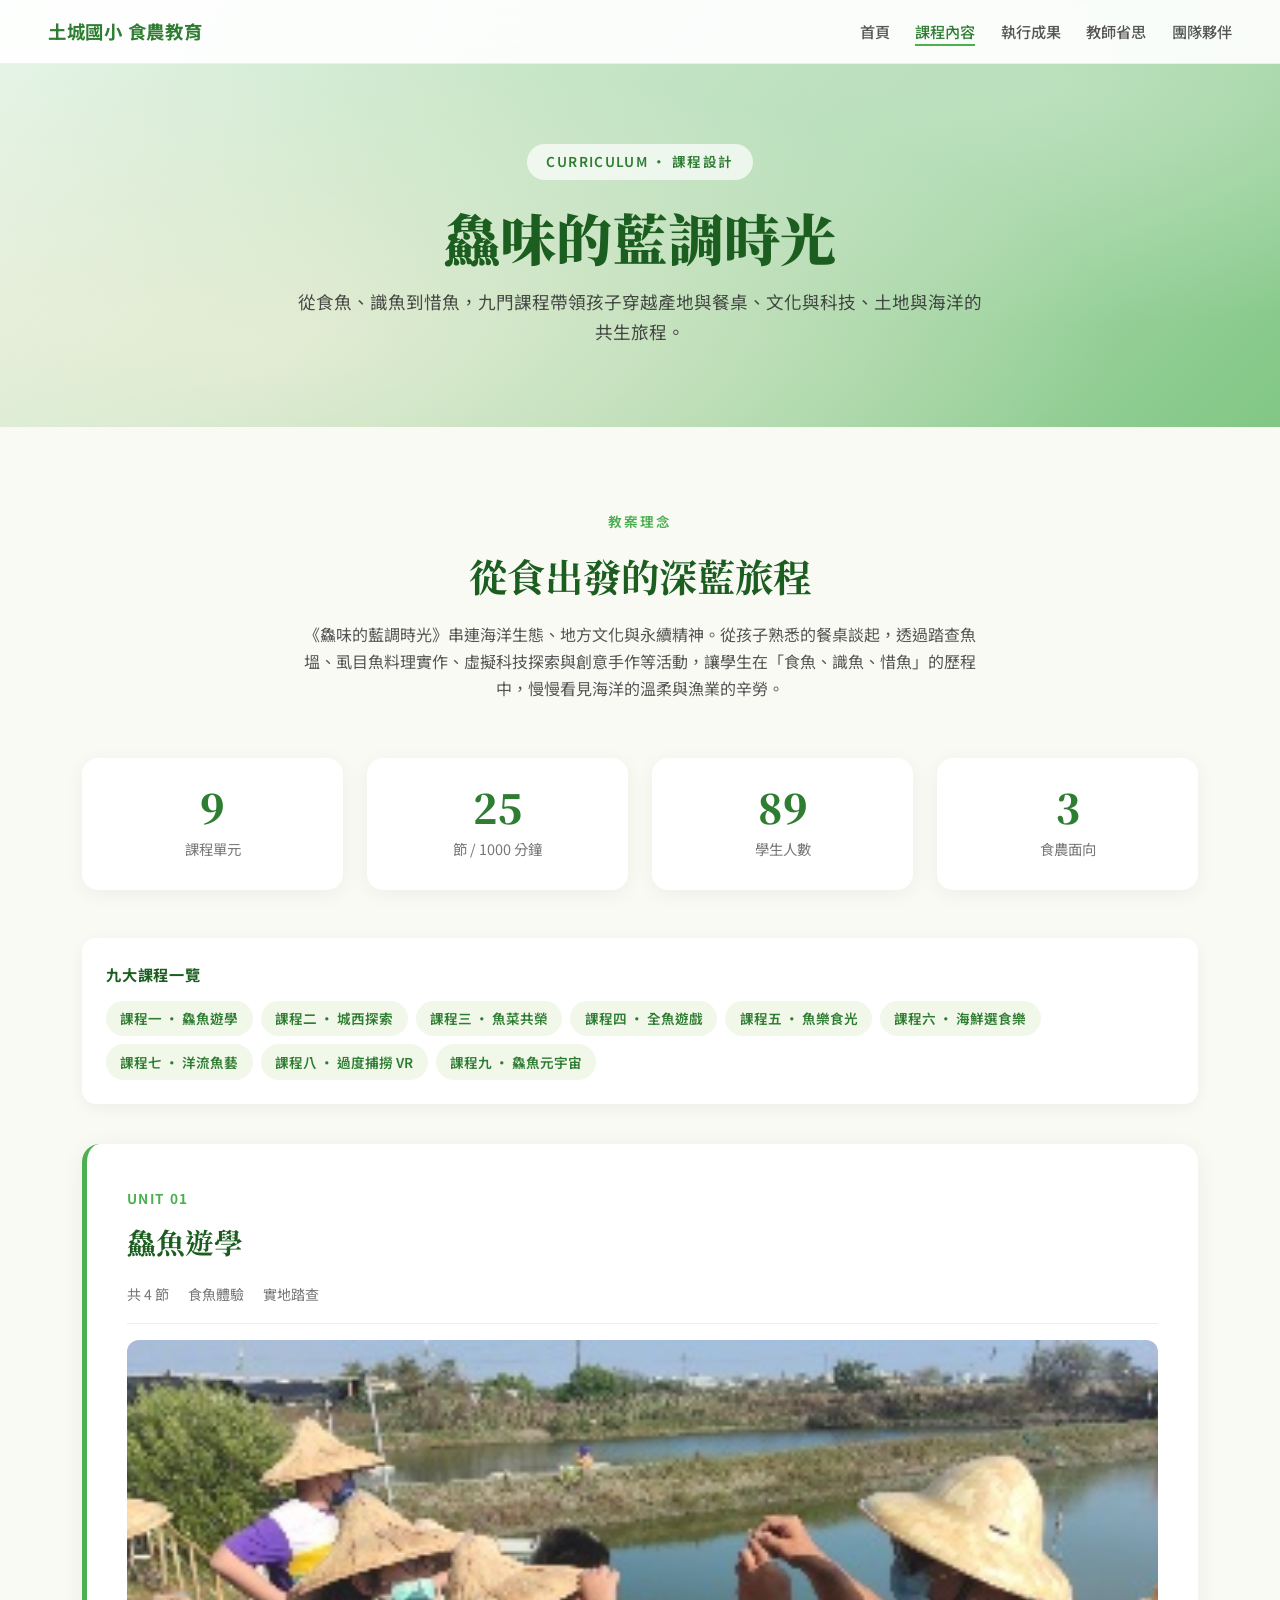
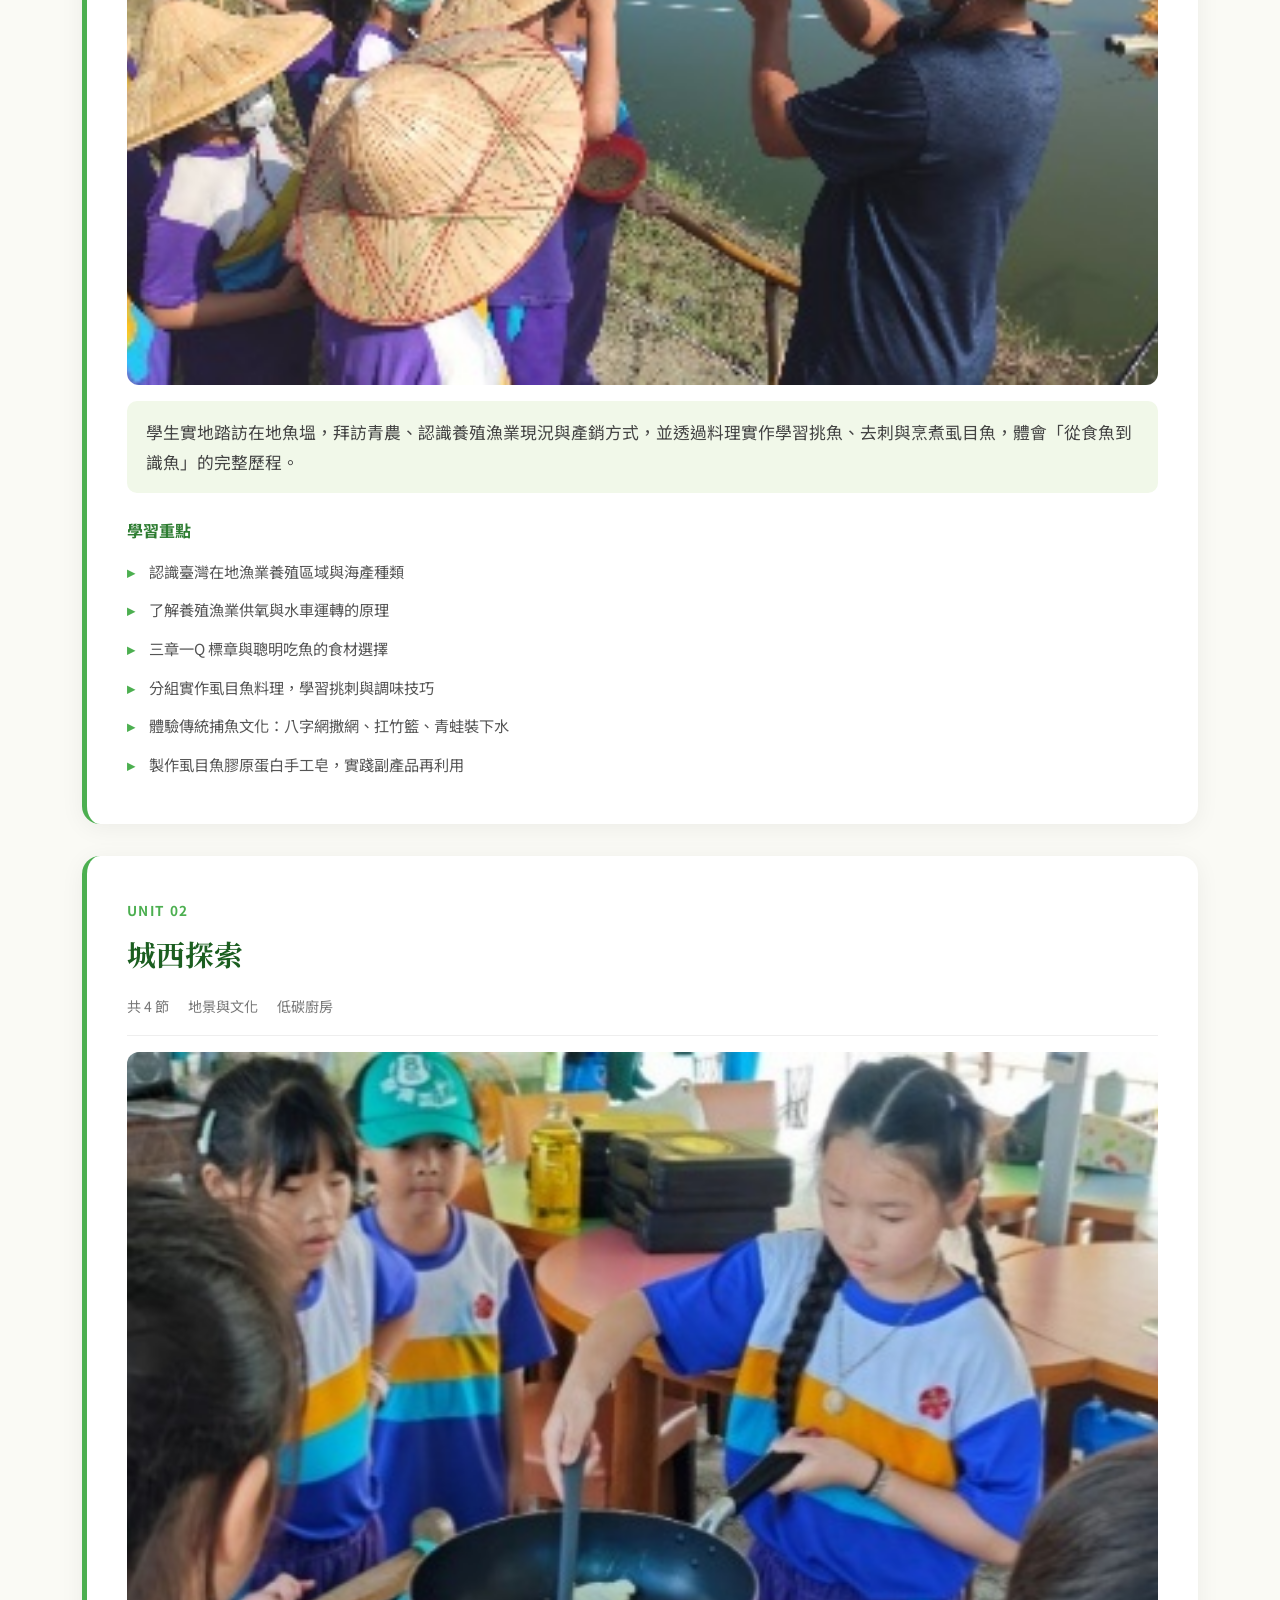
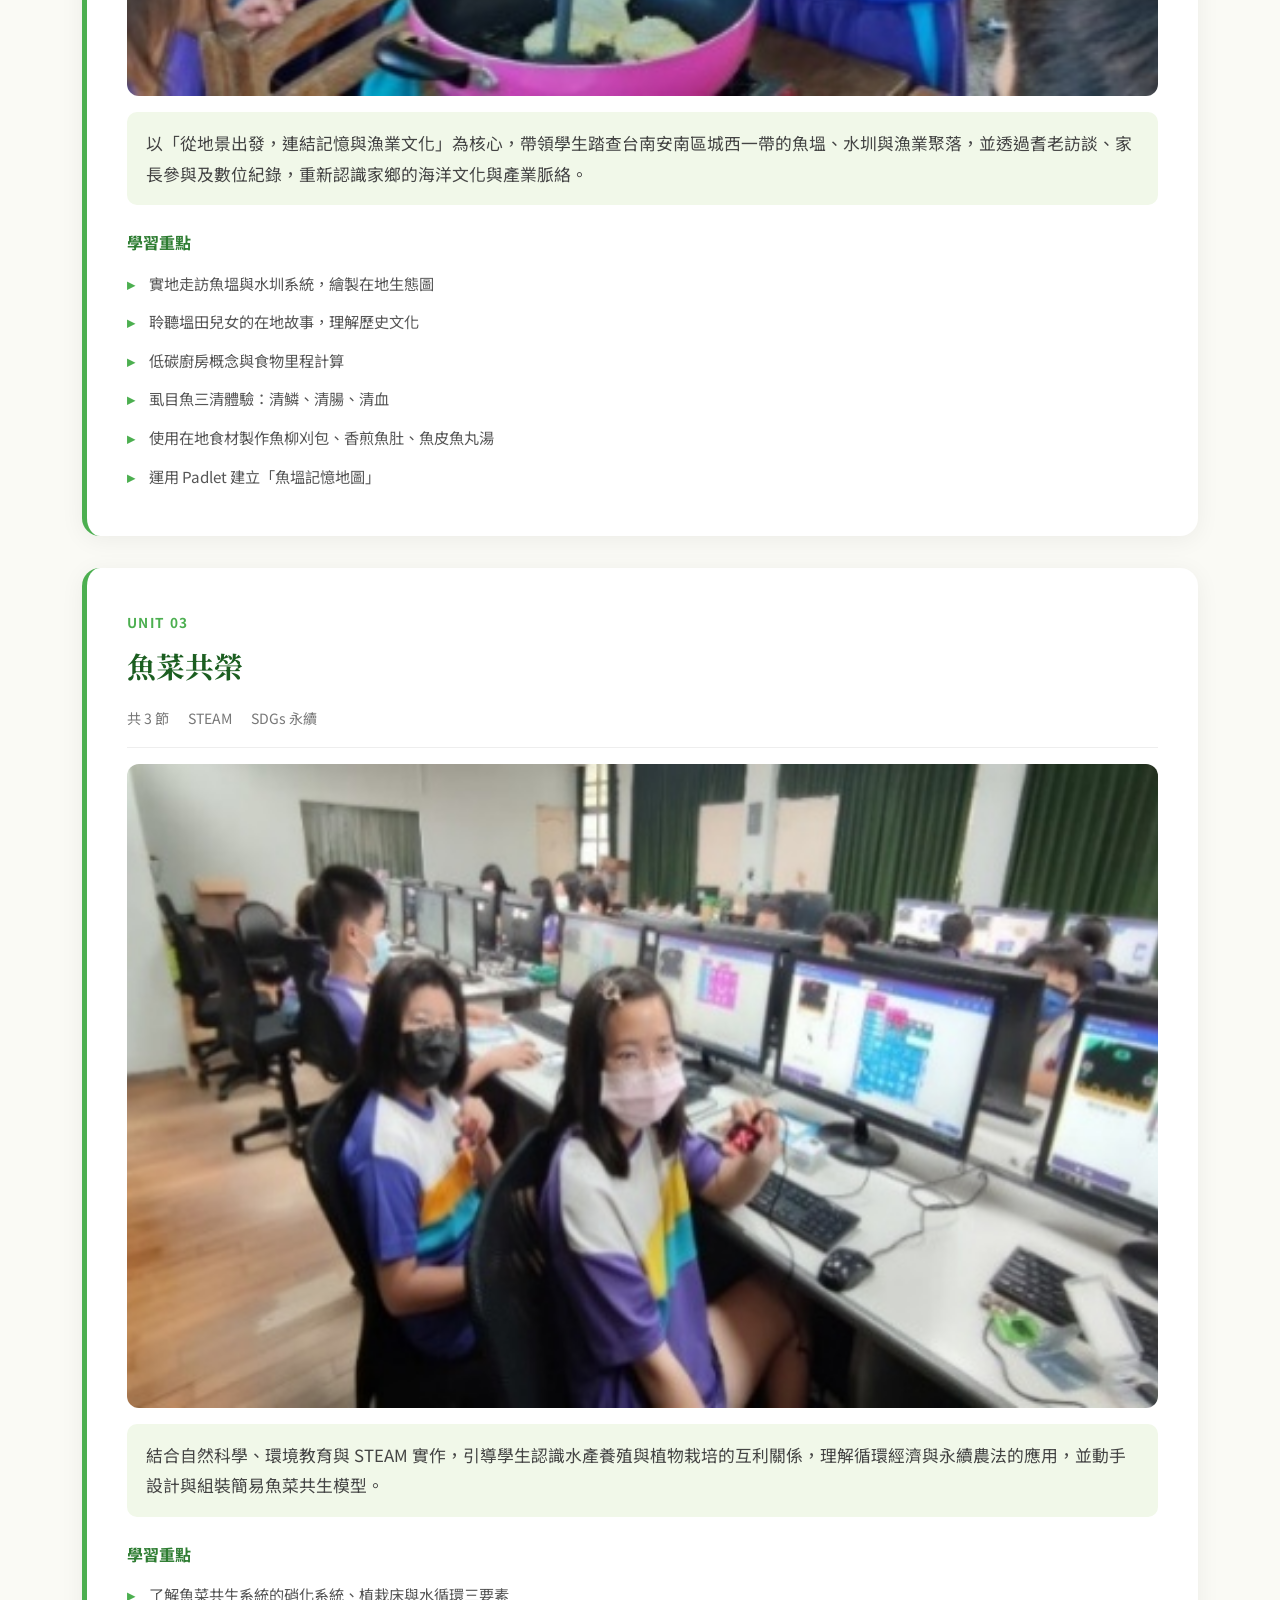
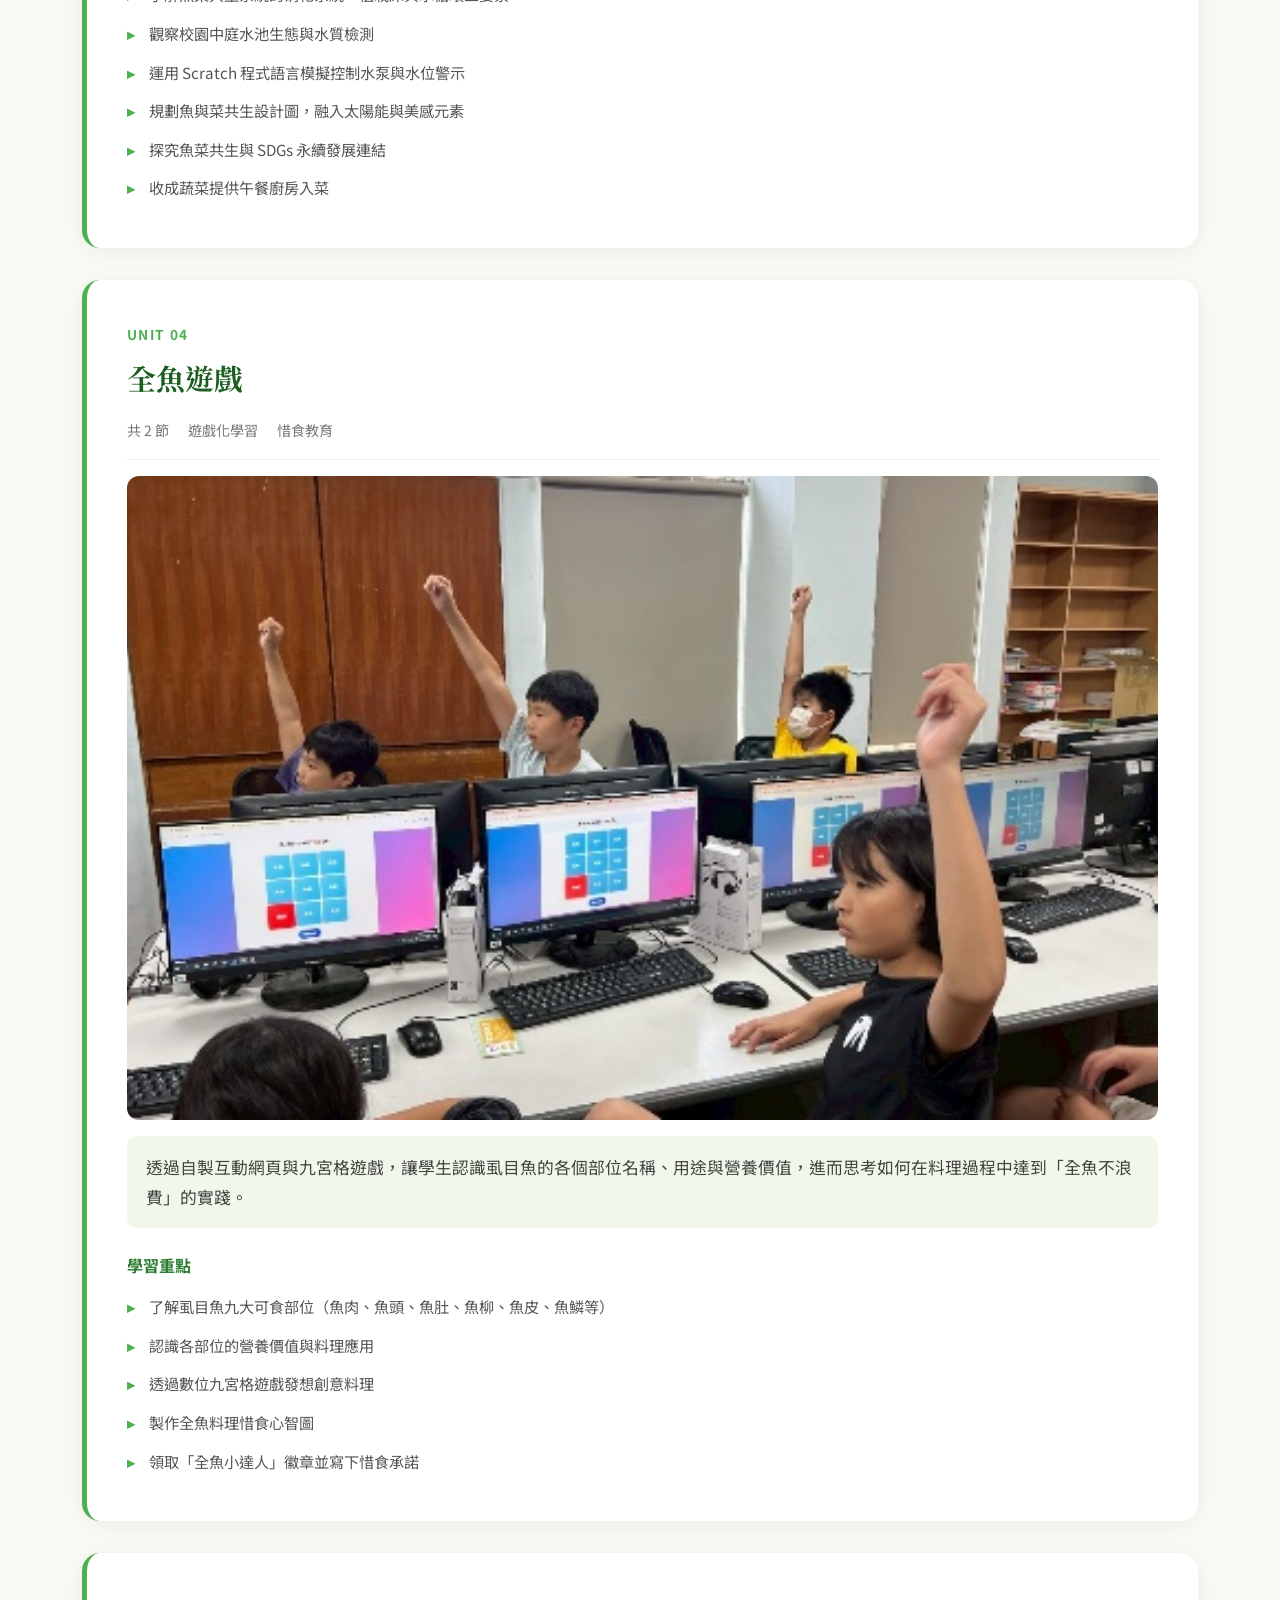
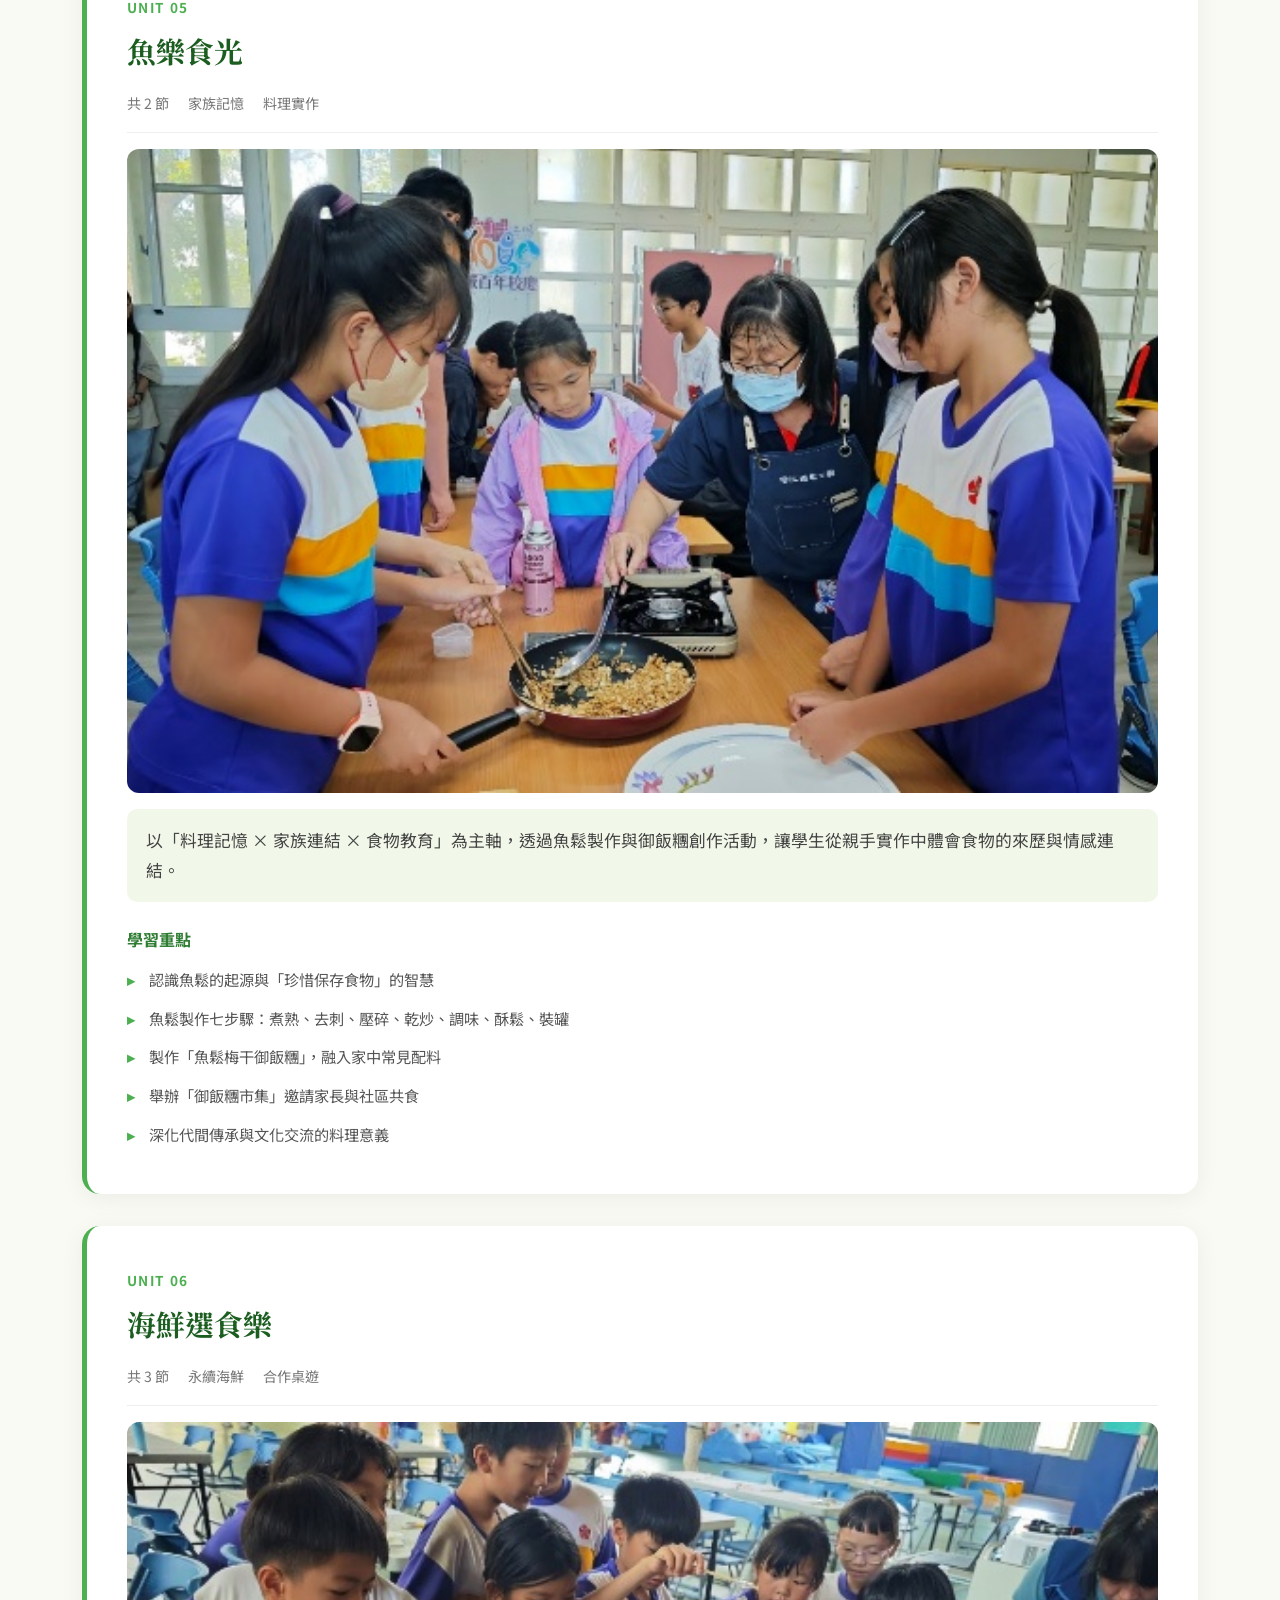
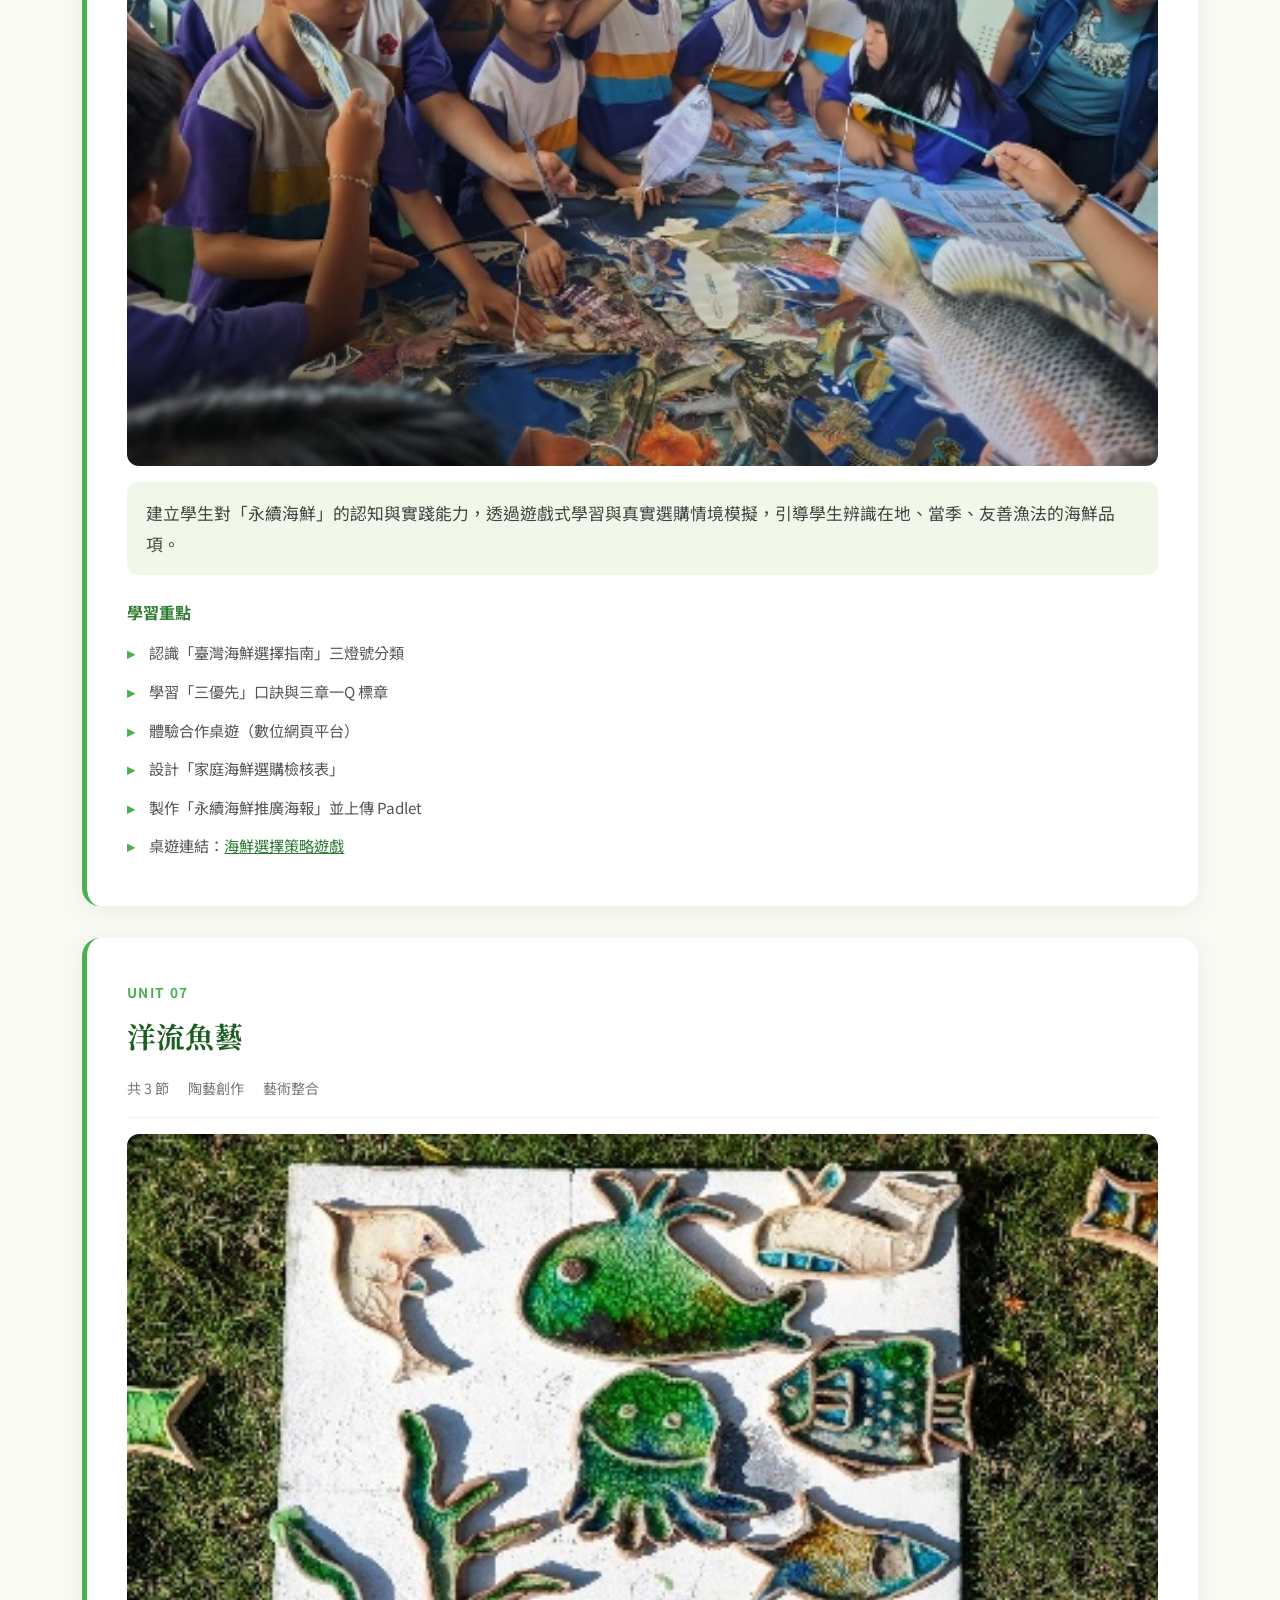
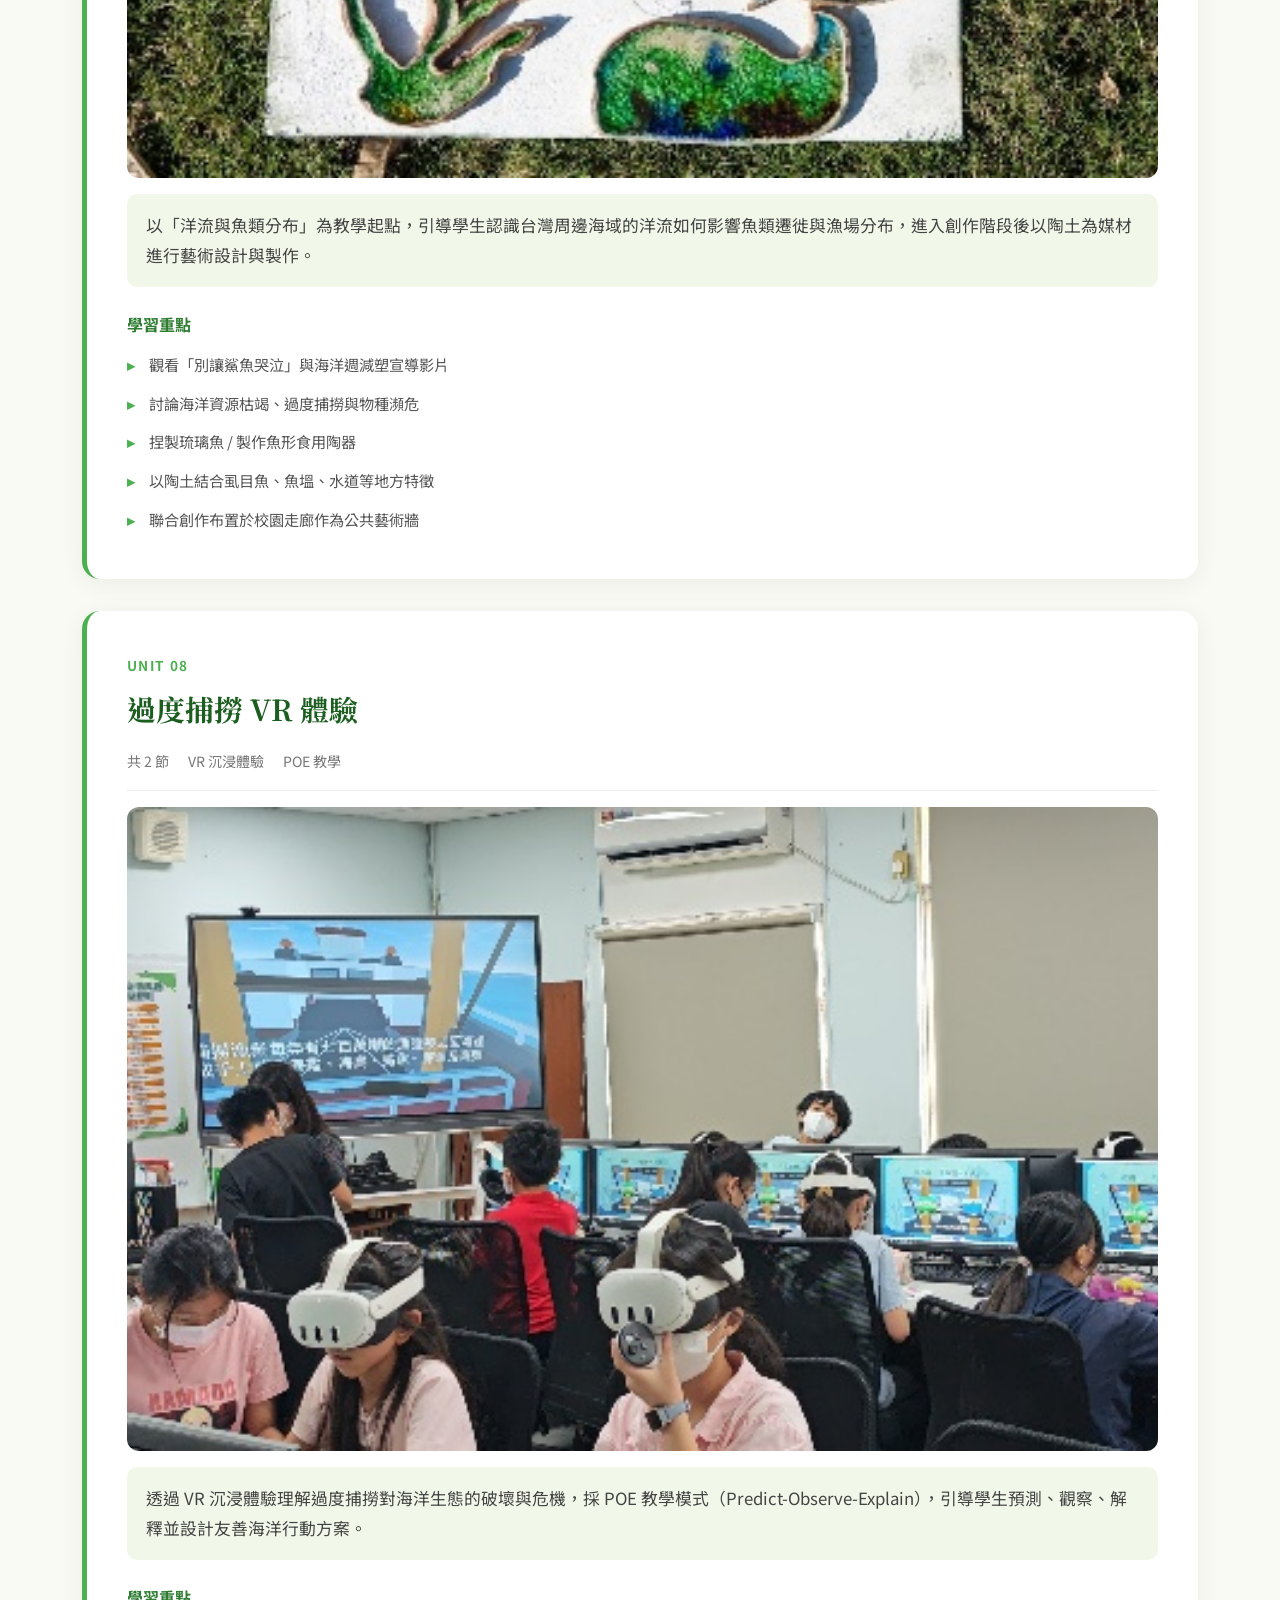
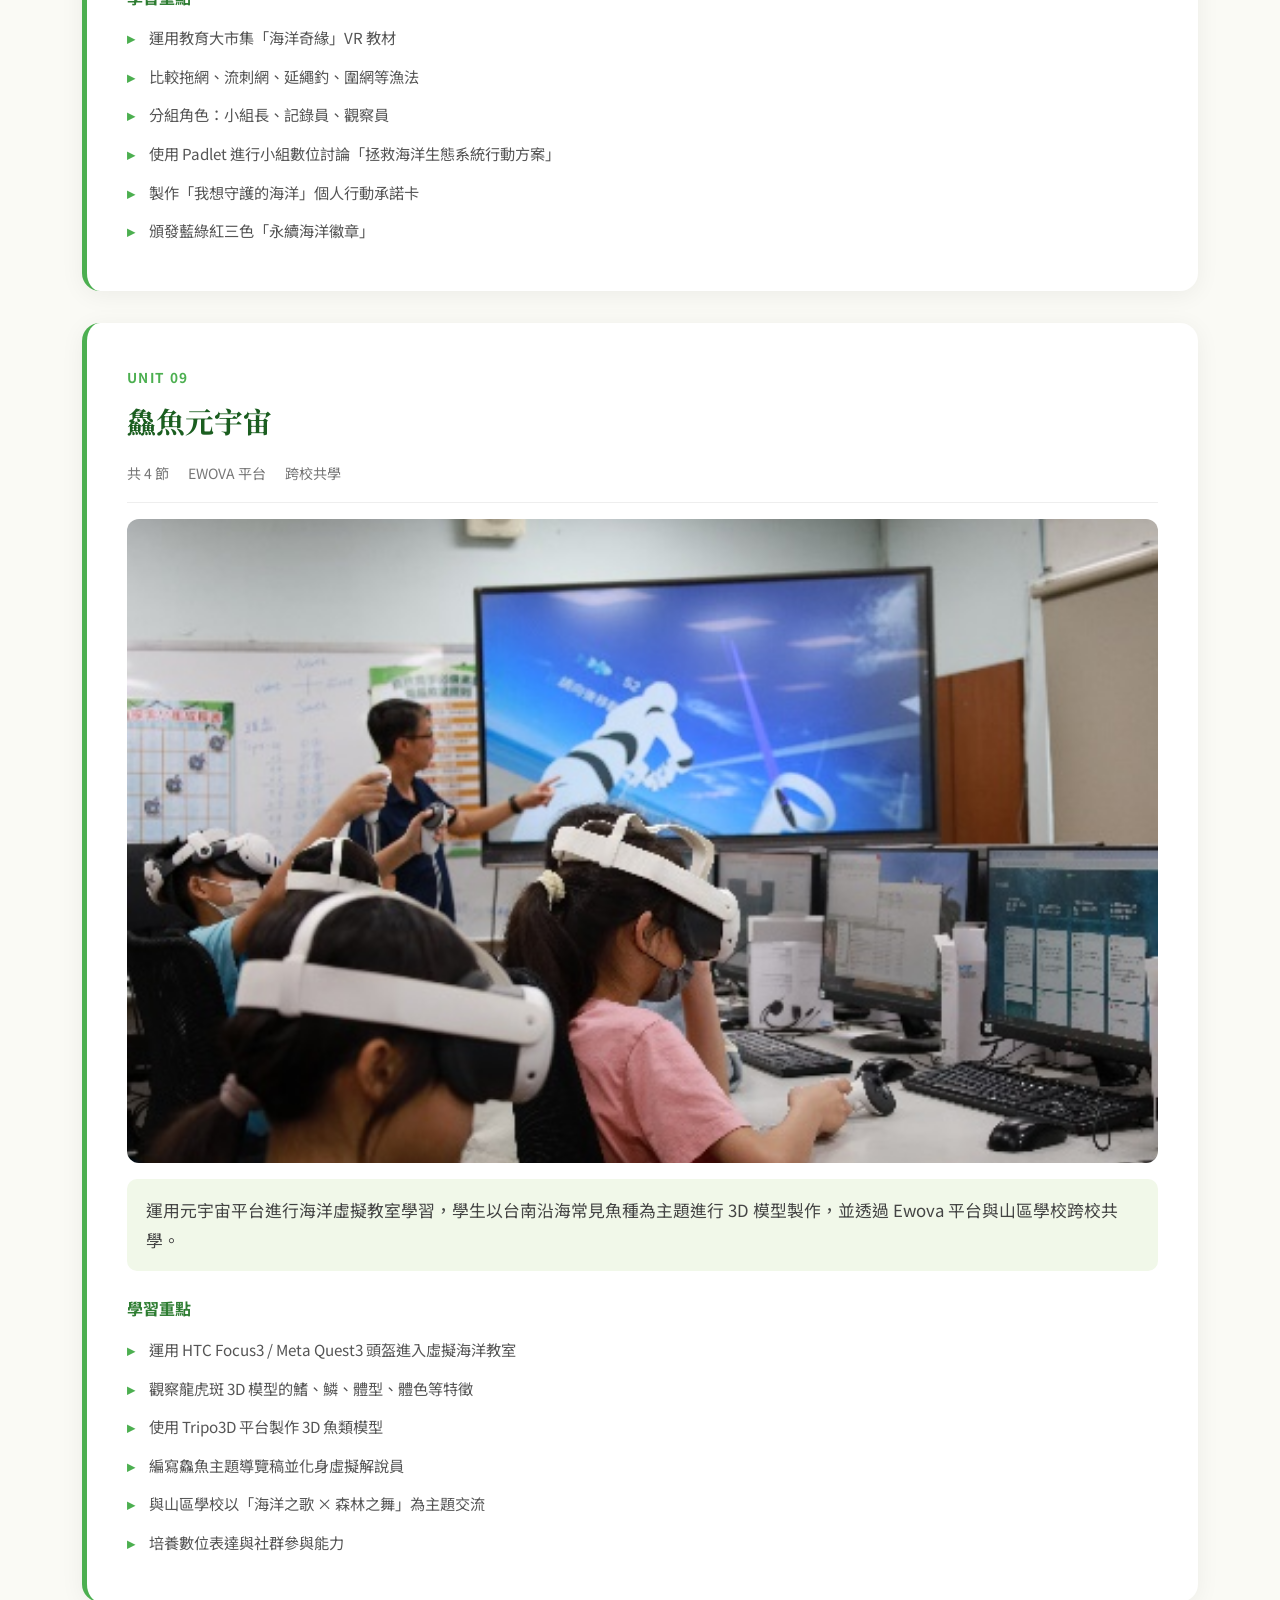
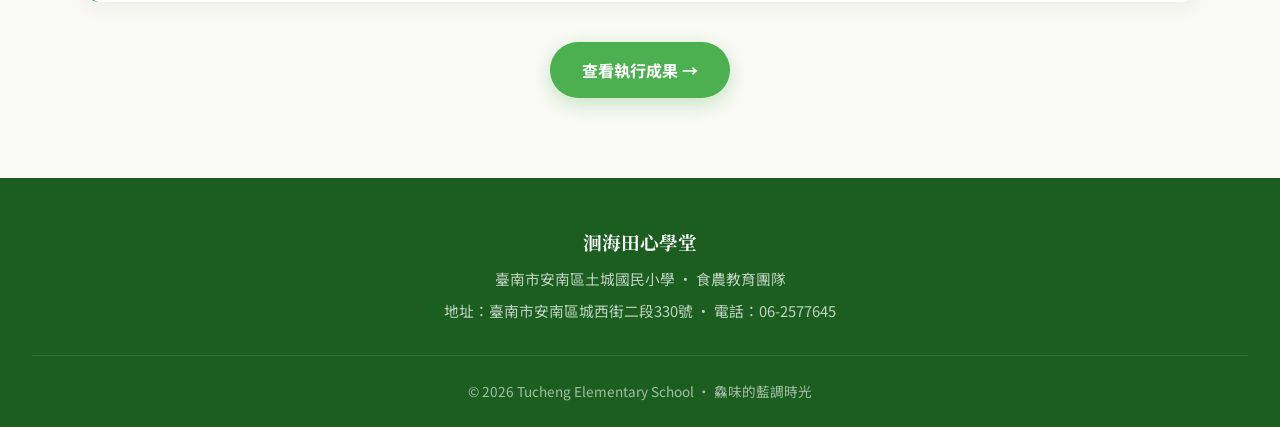
==== commit db38f0ae: "Replace all 9 curriculum lesson photos with matching real activity photos Co-Authored-By: Claude Opu" ====
--- a/curriculum.html
+++ b/curriculum.html
@@ -71,7 +71,7 @@
         <div class="meta-row">
           <span>共 4 節</span><span>食魚體驗</span><span>實地踏查</span>
         </div>
-        <img class="lesson-photo" src="images/image54.jpeg" alt="鱻魚遊學">
+        <img class="lesson-photo" src="images/image3.jpeg" alt="鱻魚遊學">
         <p class="summary">學生實地踏訪在地魚塭，拜訪青農、認識養殖漁業現況與產銷方式，並透過料理實作學習挑魚、去刺與烹煮虱目魚，體會「從食魚到識魚」的完整歷程。</p>
         <h4>學習重點</h4>
         <ul>
@@ -91,7 +91,7 @@
         <div class="meta-row">
           <span>共 4 節</span><span>地景與文化</span><span>低碳廚房</span>
         </div>
-        <img class="lesson-photo" src="images/image56.jpeg" alt="城西探索">
+        <img class="lesson-photo" src="images/image68.jpeg" alt="城西探索">
         <p class="summary">以「從地景出發，連結記憶與漁業文化」為核心，帶領學生踏查台南安南區城西一帶的魚塭、水圳與漁業聚落，並透過耆老訪談、家長參與及數位紀錄，重新認識家鄉的海洋文化與產業脈絡。</p>
         <h4>學習重點</h4>
         <ul>
@@ -111,7 +111,7 @@
         <div class="meta-row">
           <span>共 3 節</span><span>STEAM</span><span>SDGs 永續</span>
         </div>
-        <img class="lesson-photo" src="images/image57.jpeg" alt="魚菜共生">
+        <img class="lesson-photo" src="images/image82.jpeg" alt="魚菜共生">
         <p class="summary">結合自然科學、環境教育與 STEAM 實作，引導學生認識水產養殖與植物栽培的互利關係，理解循環經濟與永續農法的應用，並動手設計與組裝簡易魚菜共生模型。</p>
         <h4>學習重點</h4>
         <ul>
@@ -131,7 +131,7 @@
         <div class="meta-row">
           <span>共 2 節</span><span>遊戲化學習</span><span>惜食教育</span>
         </div>
-        <img class="lesson-photo" src="images/image61.jpeg" alt="全魚遊戲">
+        <img class="lesson-photo" src="images/image85.jpeg" alt="全魚遊戲">
         <p class="summary">透過自製互動網頁與九宮格遊戲，讓學生認識虱目魚的各個部位名稱、用途與營養價值，進而思考如何在料理過程中達到「全魚不浪費」的實踐。</p>
         <h4>學習重點</h4>
         <ul>
@@ -150,7 +150,7 @@
         <div class="meta-row">
           <span>共 2 節</span><span>家族記憶</span><span>料理實作</span>
         </div>
-        <img class="lesson-photo" src="images/image62.jpeg" alt="魚樂食光">
+        <img class="lesson-photo" src="images/image92.jpeg" alt="魚樂食光">
         <p class="summary">以「料理記憶 × 家族連結 × 食物教育」為主軸，透過魚鬆製作與御飯糰創作活動，讓學生從親手實作中體會食物的來歷與情感連結。</p>
         <h4>學習重點</h4>
         <ul>
@@ -169,7 +169,7 @@
         <div class="meta-row">
           <span>共 3 節</span><span>永續海鮮</span><span>合作桌遊</span>
         </div>
-        <img class="lesson-photo" src="images/image63.jpeg" alt="海鮮選食樂">
+        <img class="lesson-photo" src="images/image153.jpeg" alt="海鮮選食樂">
         <p class="summary">建立學生對「永續海鮮」的認知與實踐能力，透過遊戲式學習與真實選購情境模擬，引導學生辨識在地、當季、友善漁法的海鮮品項。</p>
         <h4>學習重點</h4>
         <ul>
@@ -189,7 +189,7 @@
         <div class="meta-row">
           <span>共 3 節</span><span>陶藝創作</span><span>藝術整合</span>
         </div>
-        <img class="lesson-photo" src="images/image65.jpeg" alt="洋流魚藝">
+        <img class="lesson-photo" src="images/image167.jpeg" alt="洋流魚藝">
         <p class="summary">以「洋流與魚類分布」為教學起點，引導學生認識台灣周邊海域的洋流如何影響魚類遷徙與漁場分布，進入創作階段後以陶土為媒材進行藝術設計與製作。</p>
         <h4>學習重點</h4>
         <ul>
@@ -208,7 +208,7 @@
         <div class="meta-row">
           <span>共 2 節</span><span>VR 沉浸體驗</span><span>POE 教學</span>
         </div>
-        <img class="lesson-photo" src="images/image88.jpeg" alt="VR體驗">
+        <img class="lesson-photo" src="images/image40.jpeg" alt="VR體驗">
         <p class="summary">透過 VR 沉浸體驗理解過度捕撈對海洋生態的破壞與危機，採 POE 教學模式（Predict-Observe-Explain），引導學生預測、觀察、解釋並設計友善海洋行動方案。</p>
         <h4>學習重點</h4>
         <ul>
@@ -228,7 +228,7 @@
         <div class="meta-row">
           <span>共 4 節</span><span>EWOVA 平台</span><span>跨校共學</span>
         </div>
-        <img class="lesson-photo" src="images/image91.jpeg" alt="元宇宙">
+        <img class="lesson-photo" src="images/image41.jpeg" alt="元宇宙">
         <p class="summary">運用元宇宙平台進行海洋虛擬教室學習，學生以台南沿海常見魚種為主題進行 3D 模型製作，並透過 Ewova 平台與山區學校跨校共學。</p>
         <h4>學習重點</h4>
         <ul>
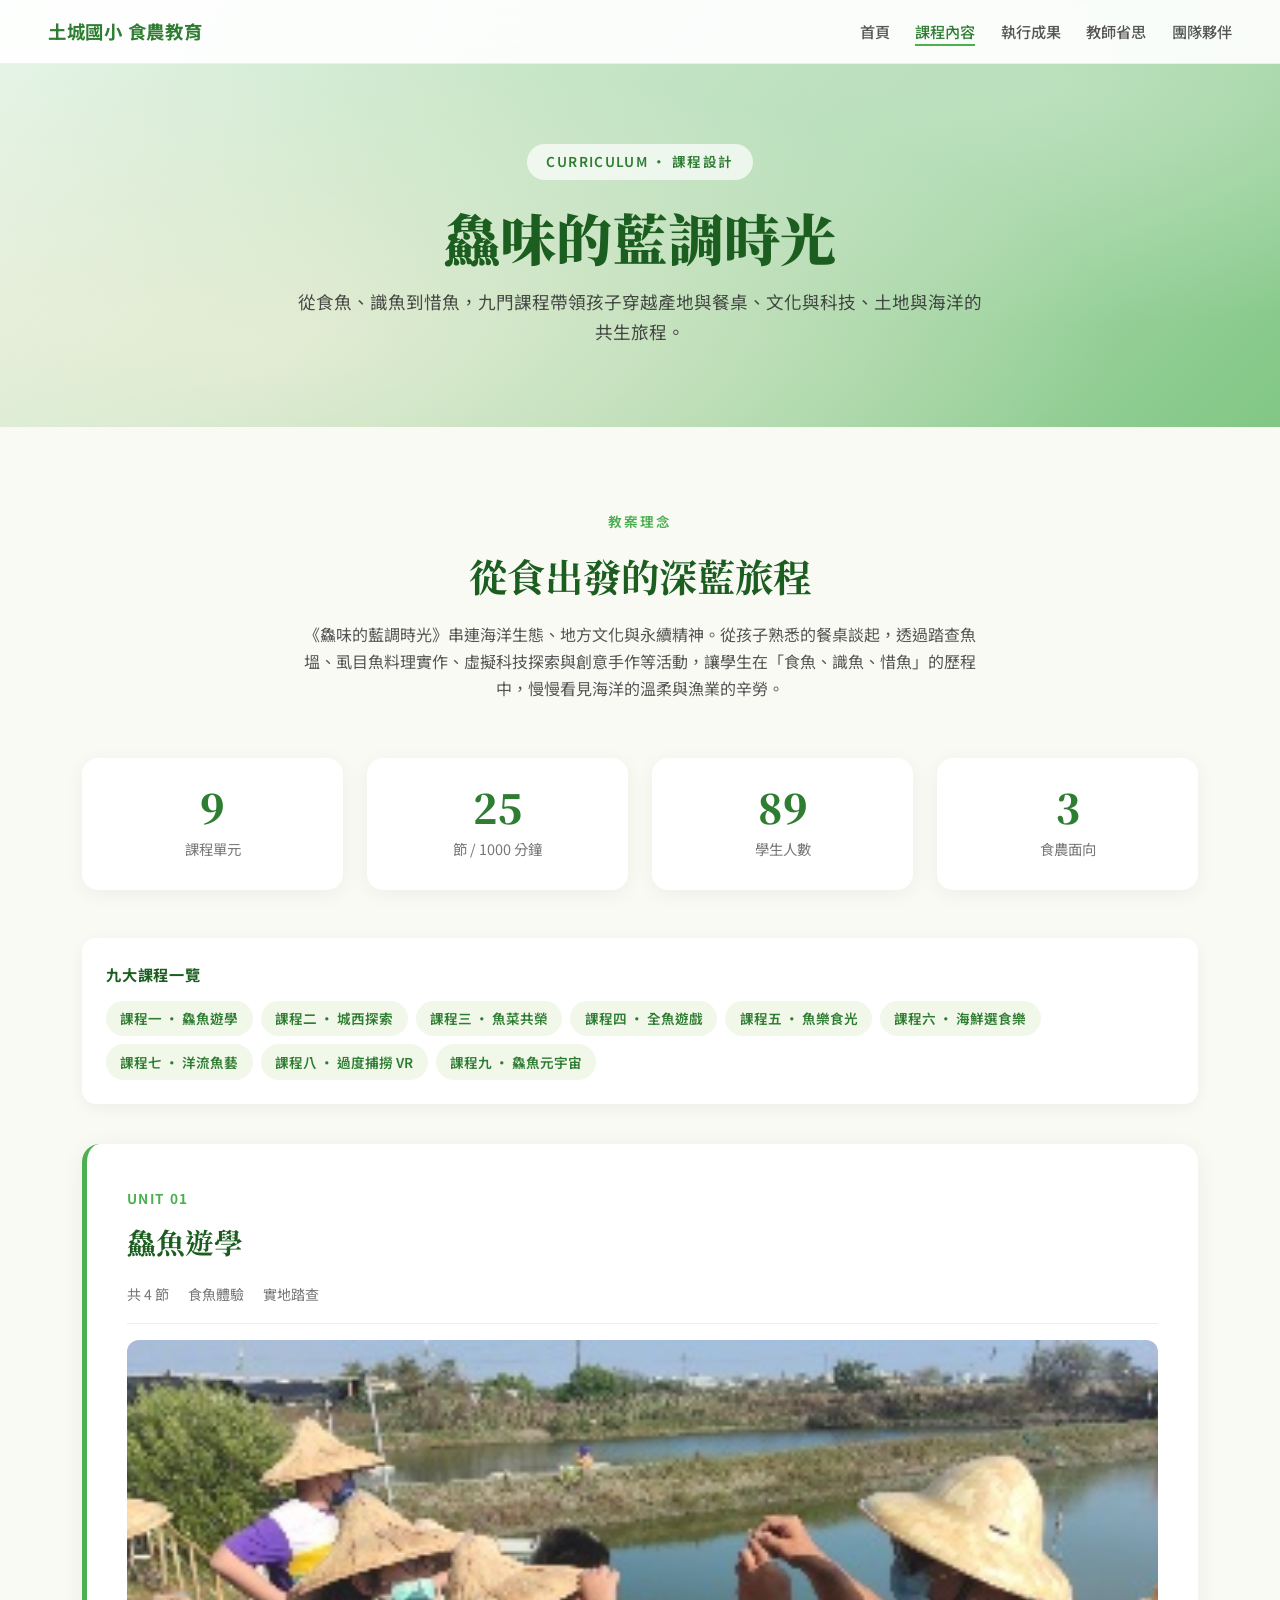
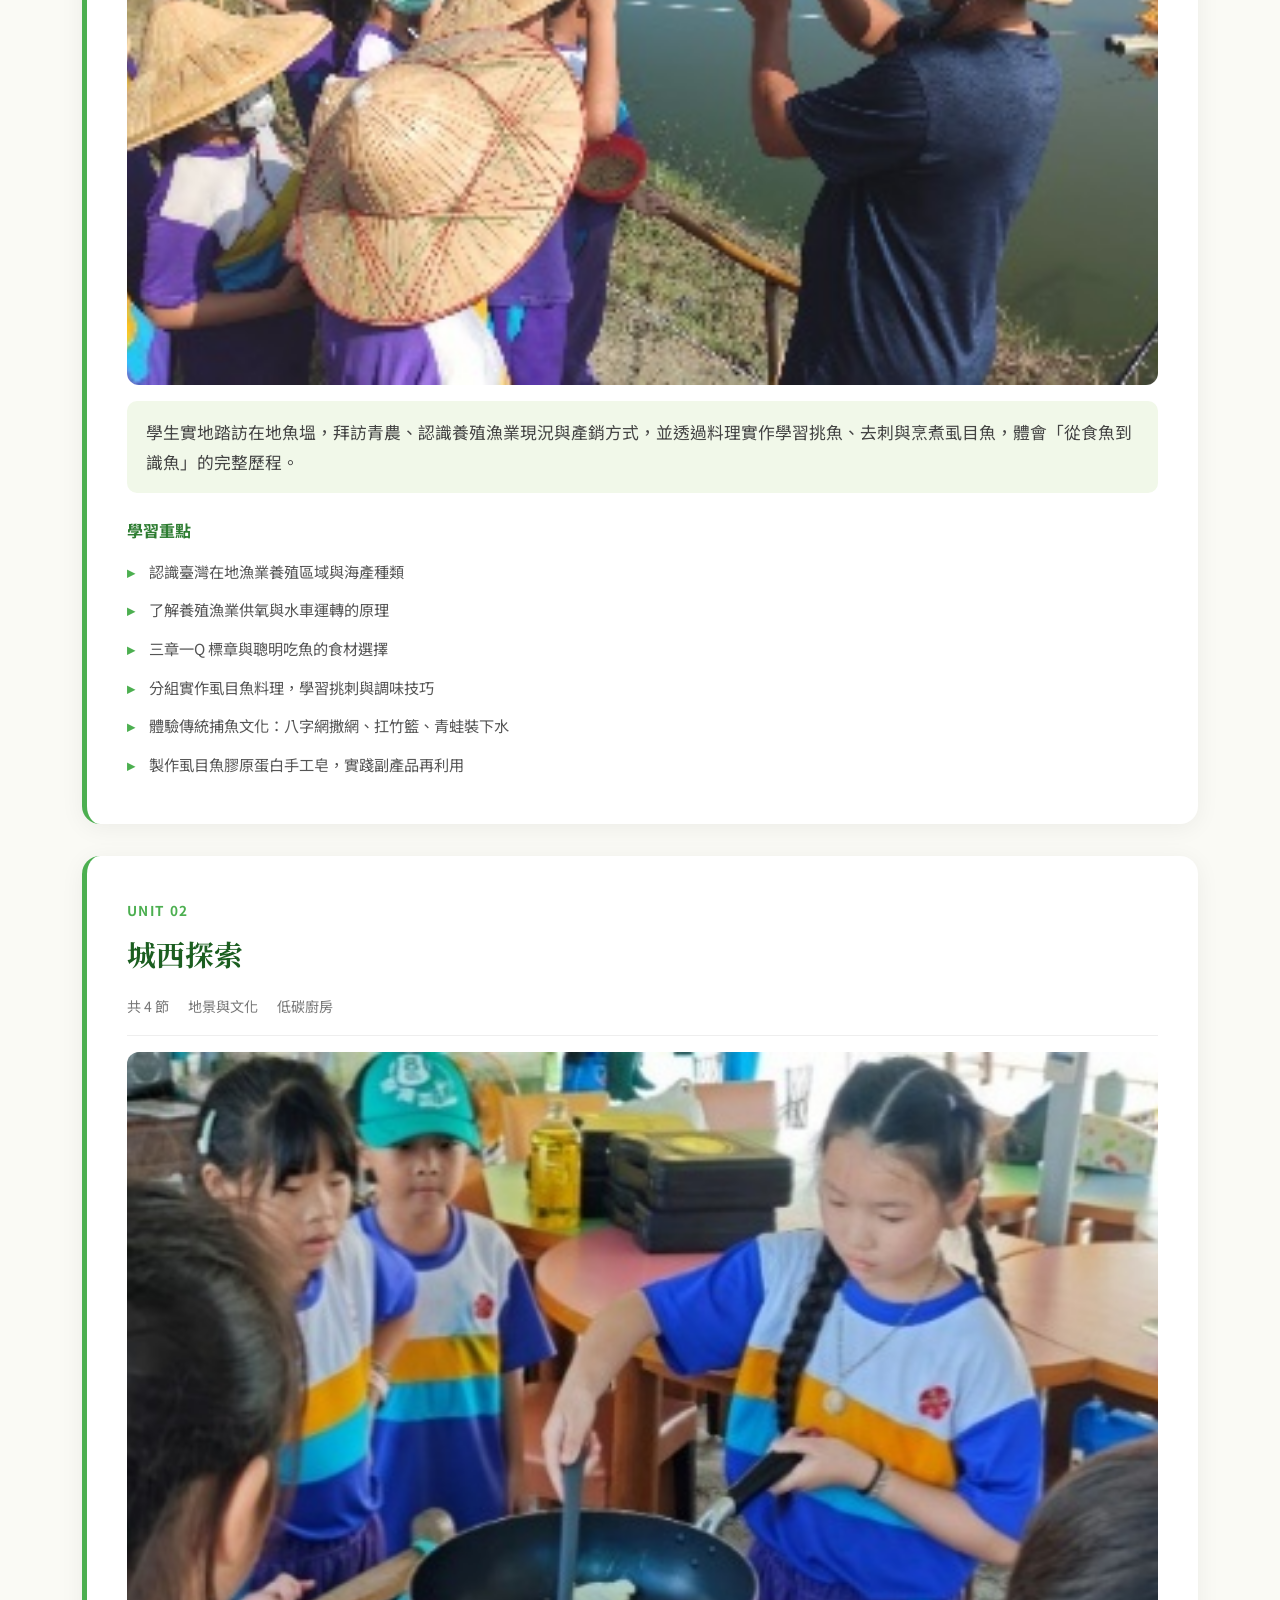
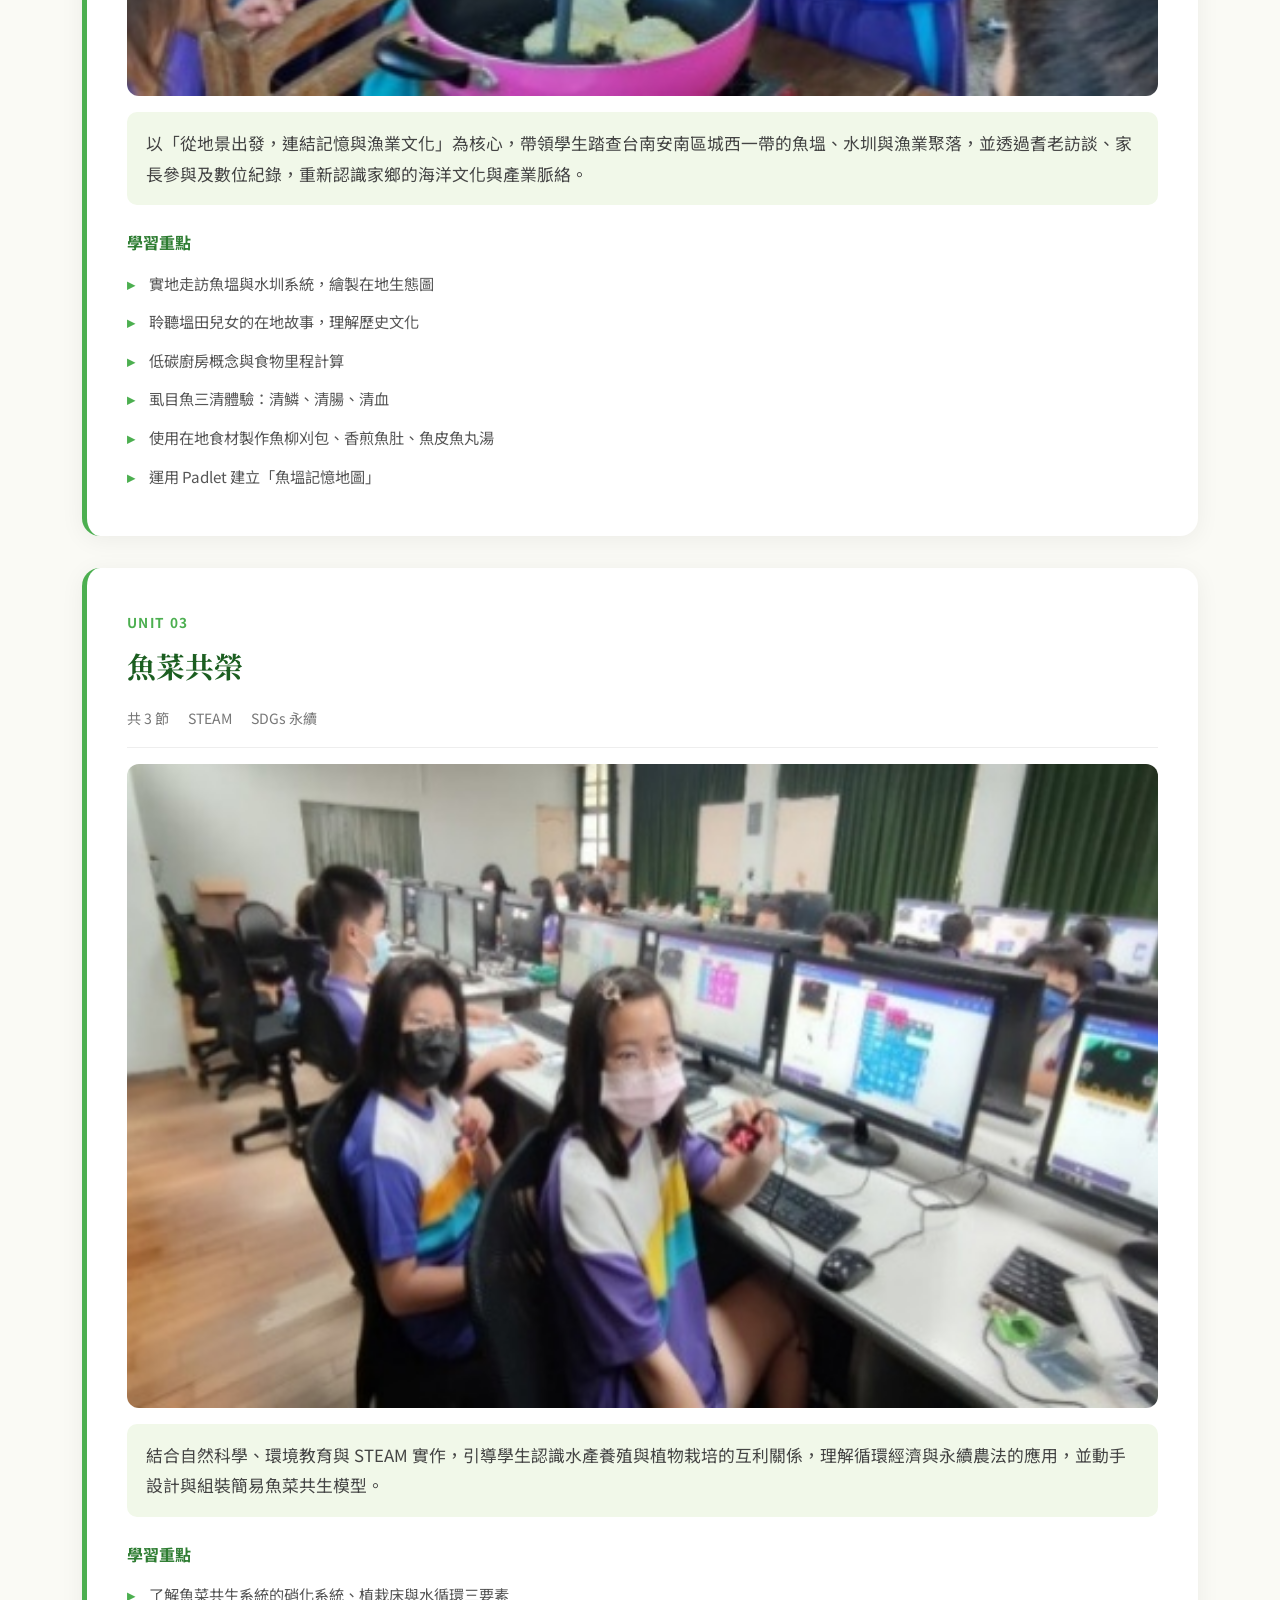
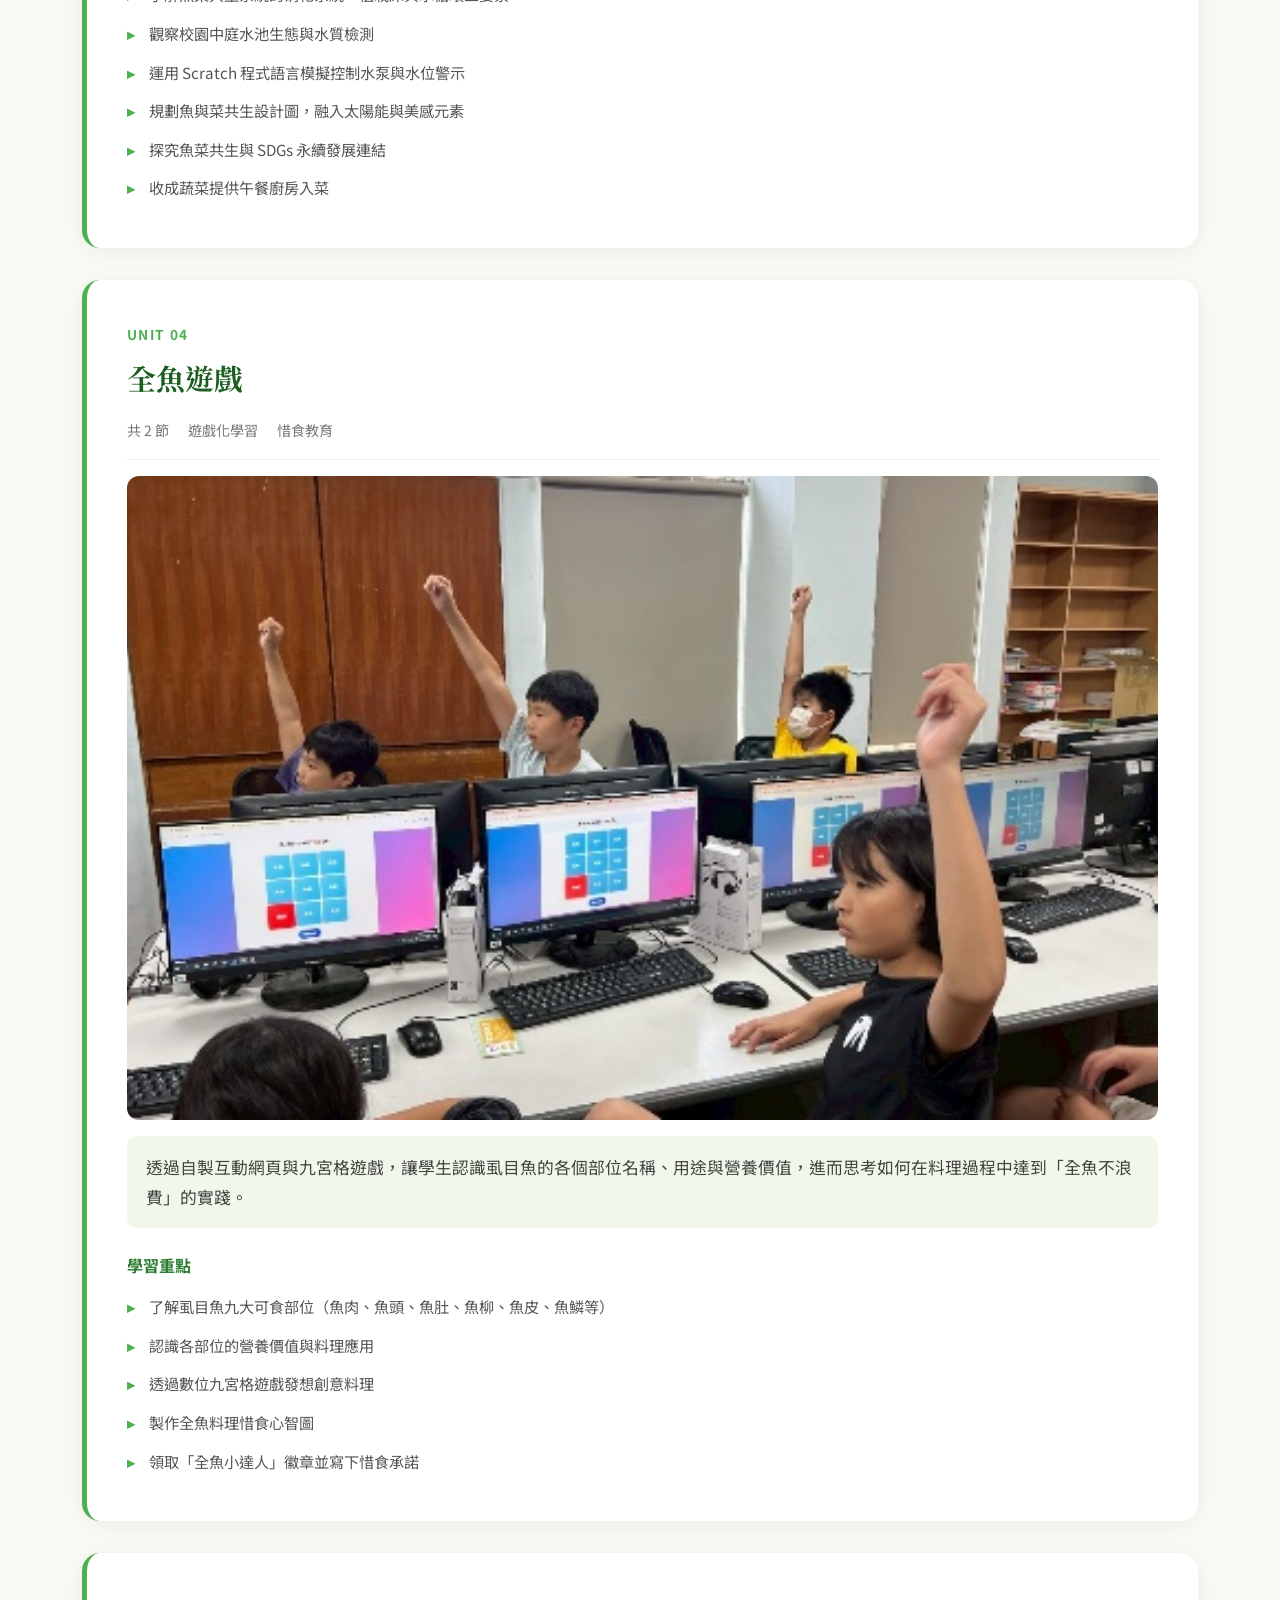
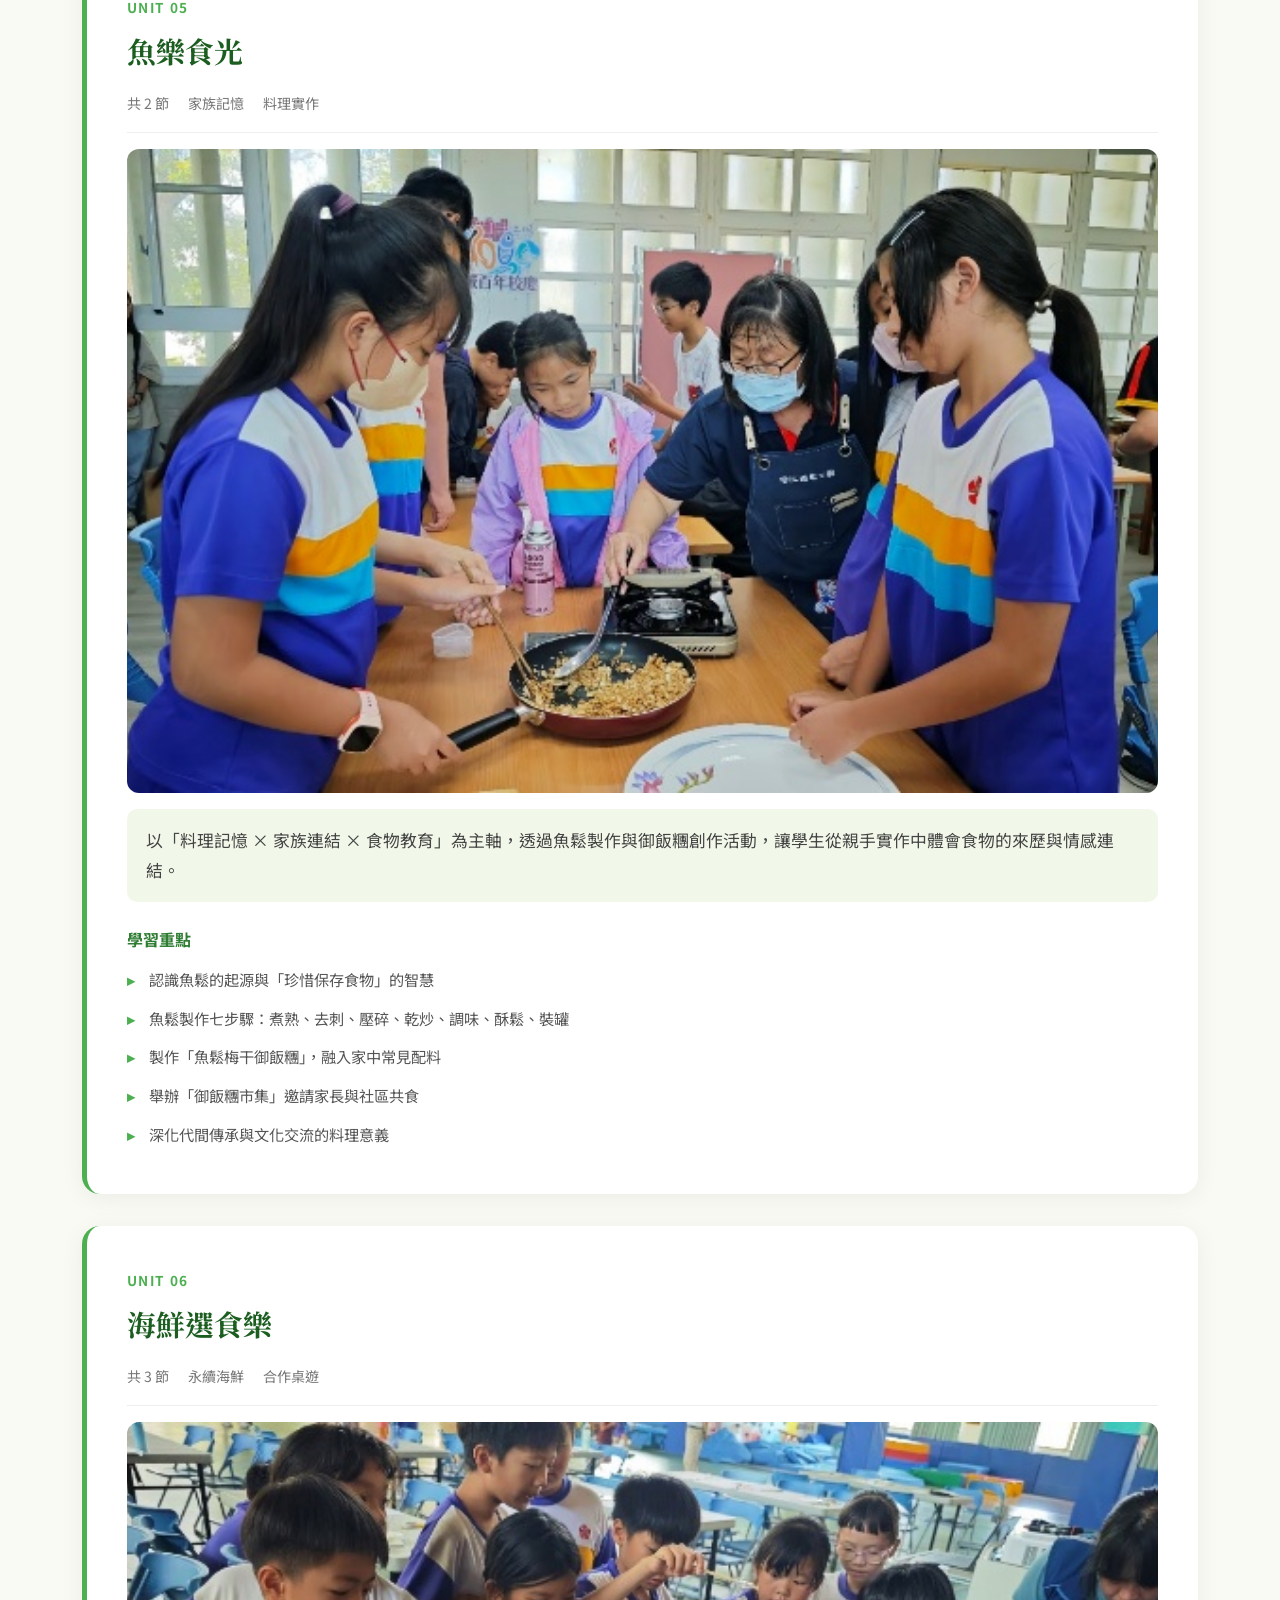
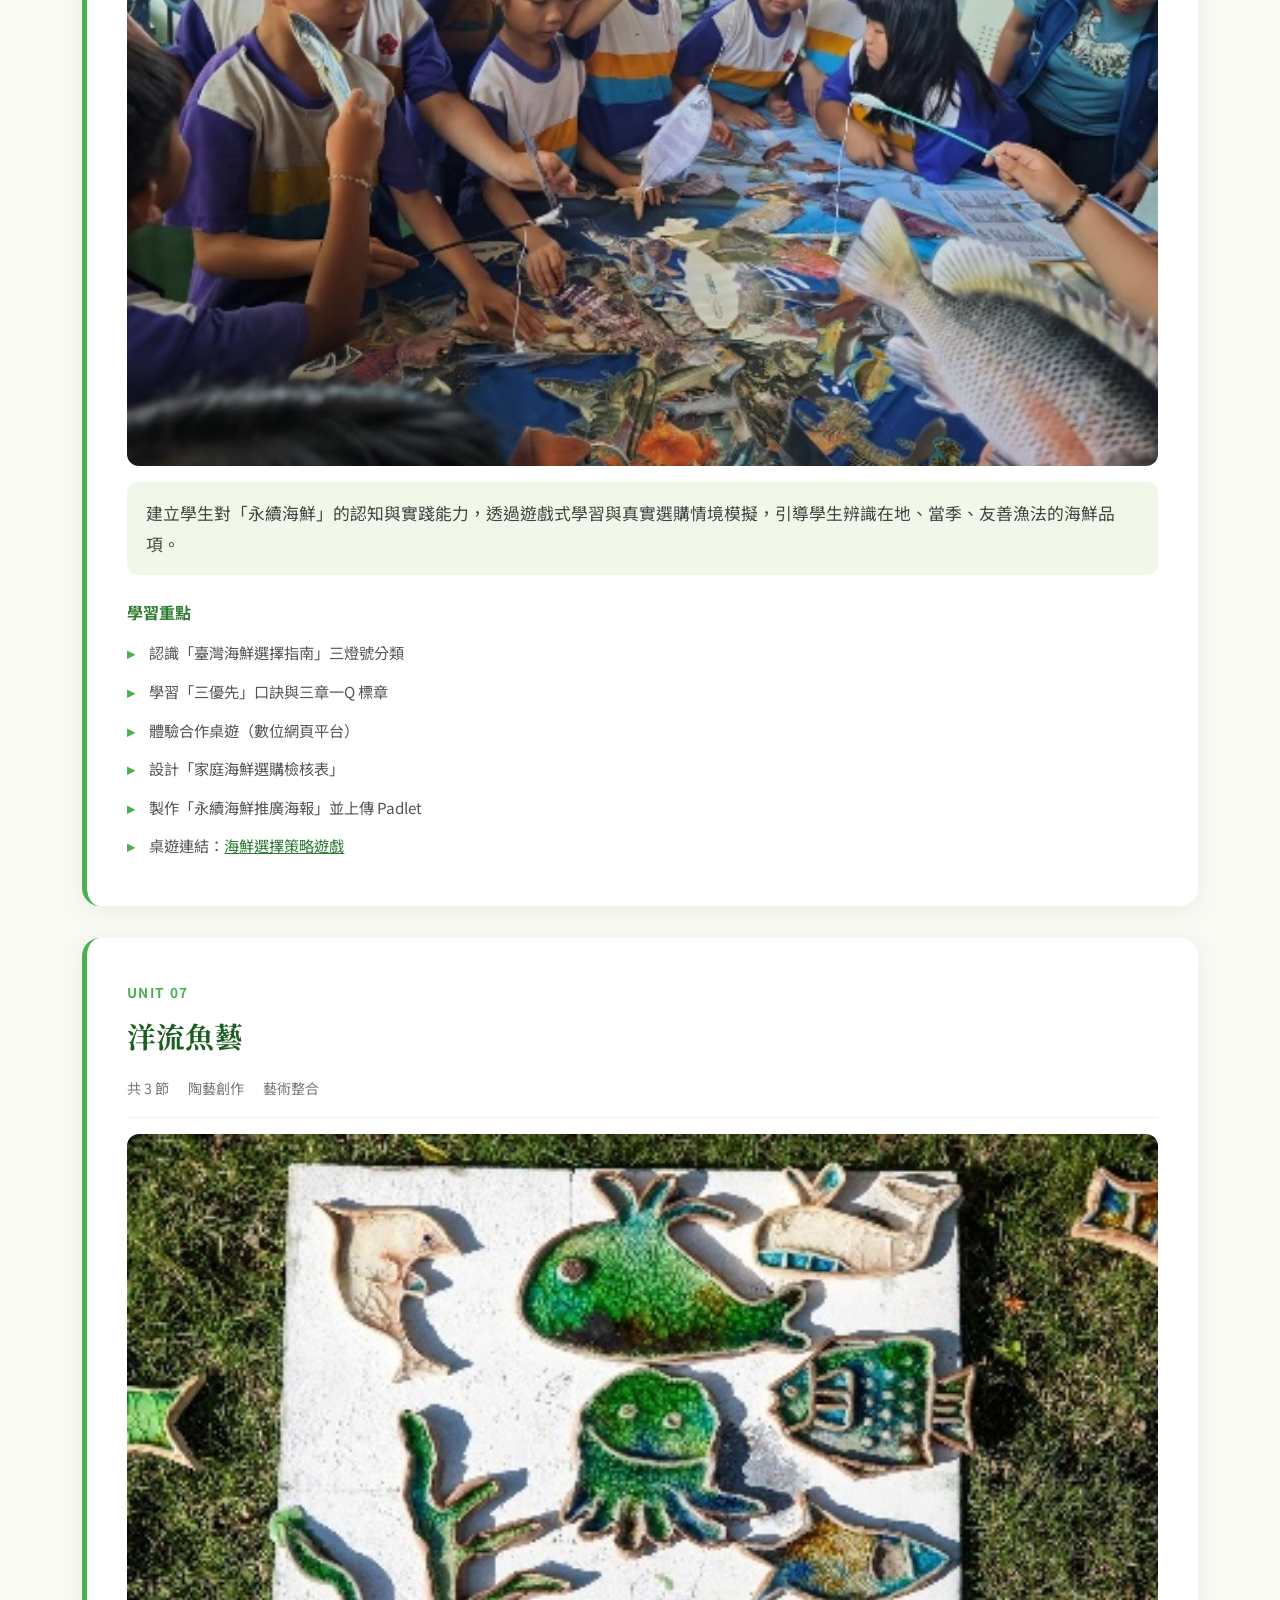
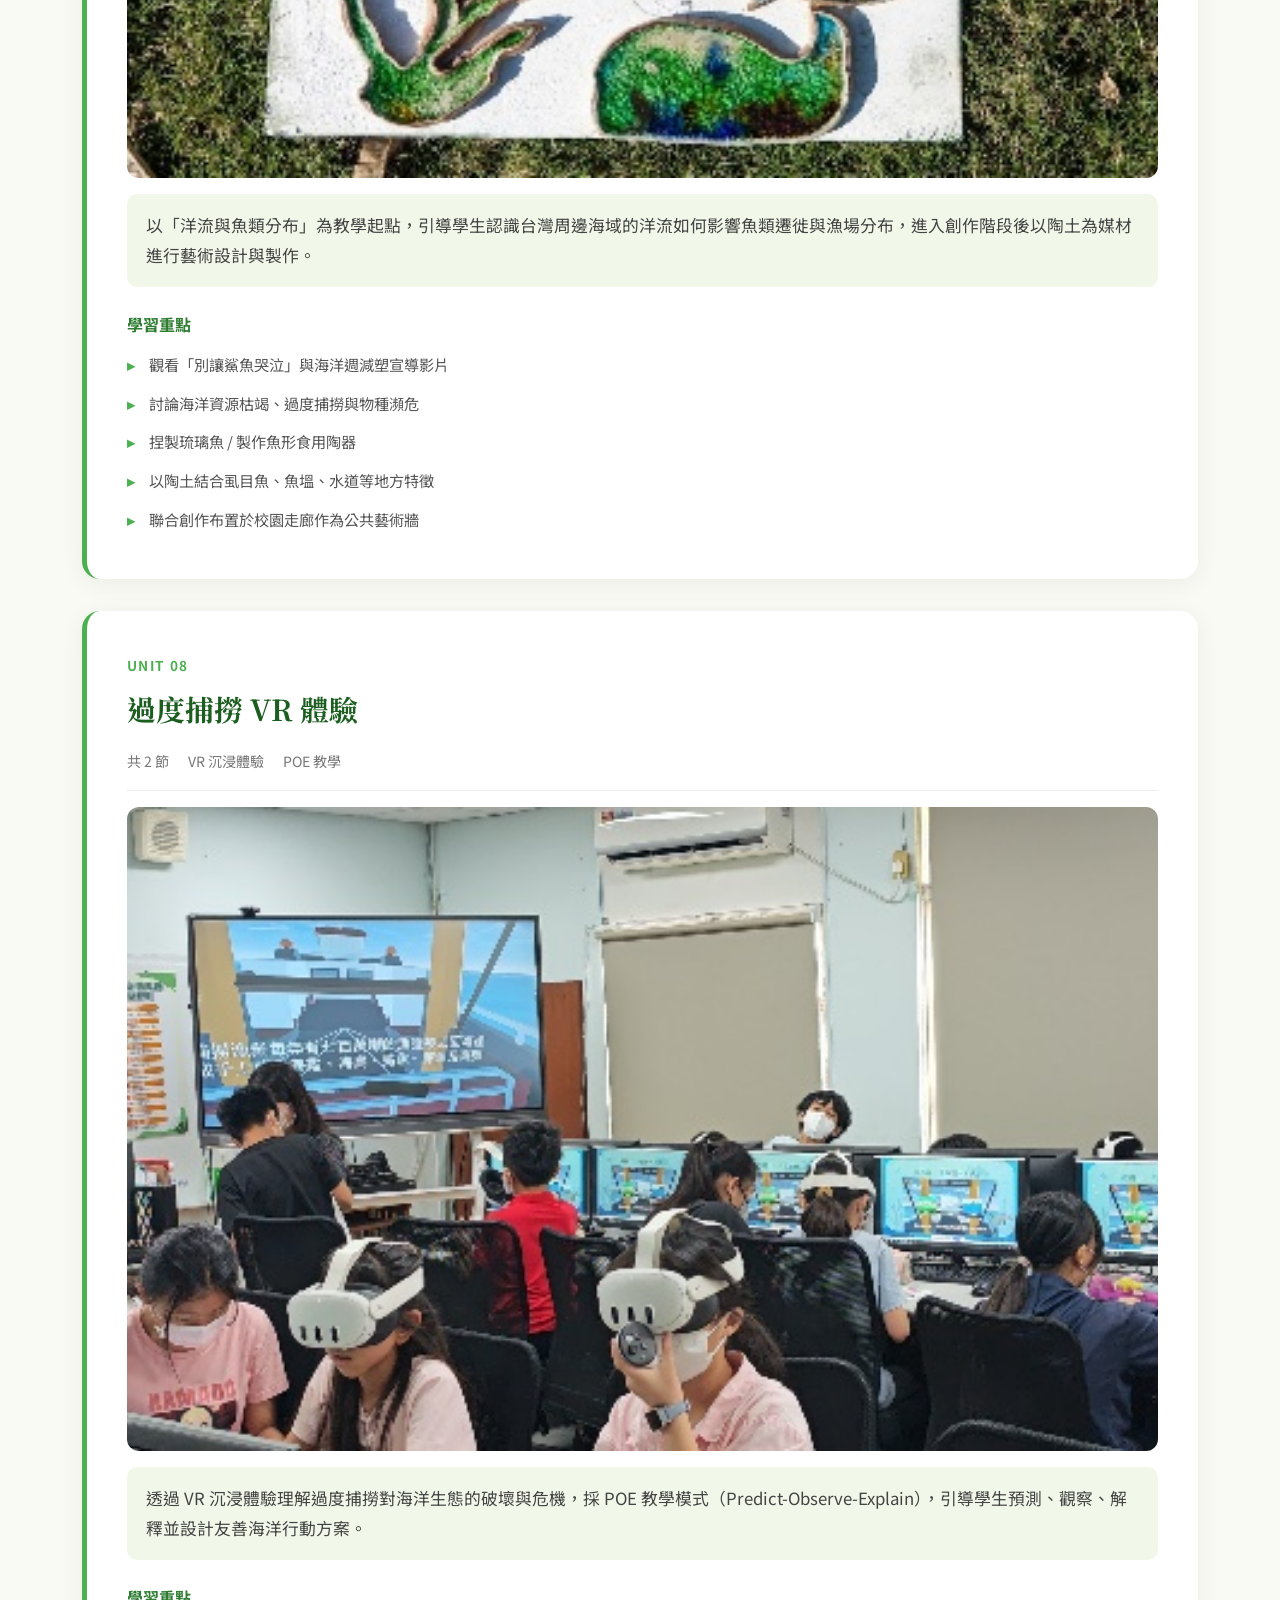
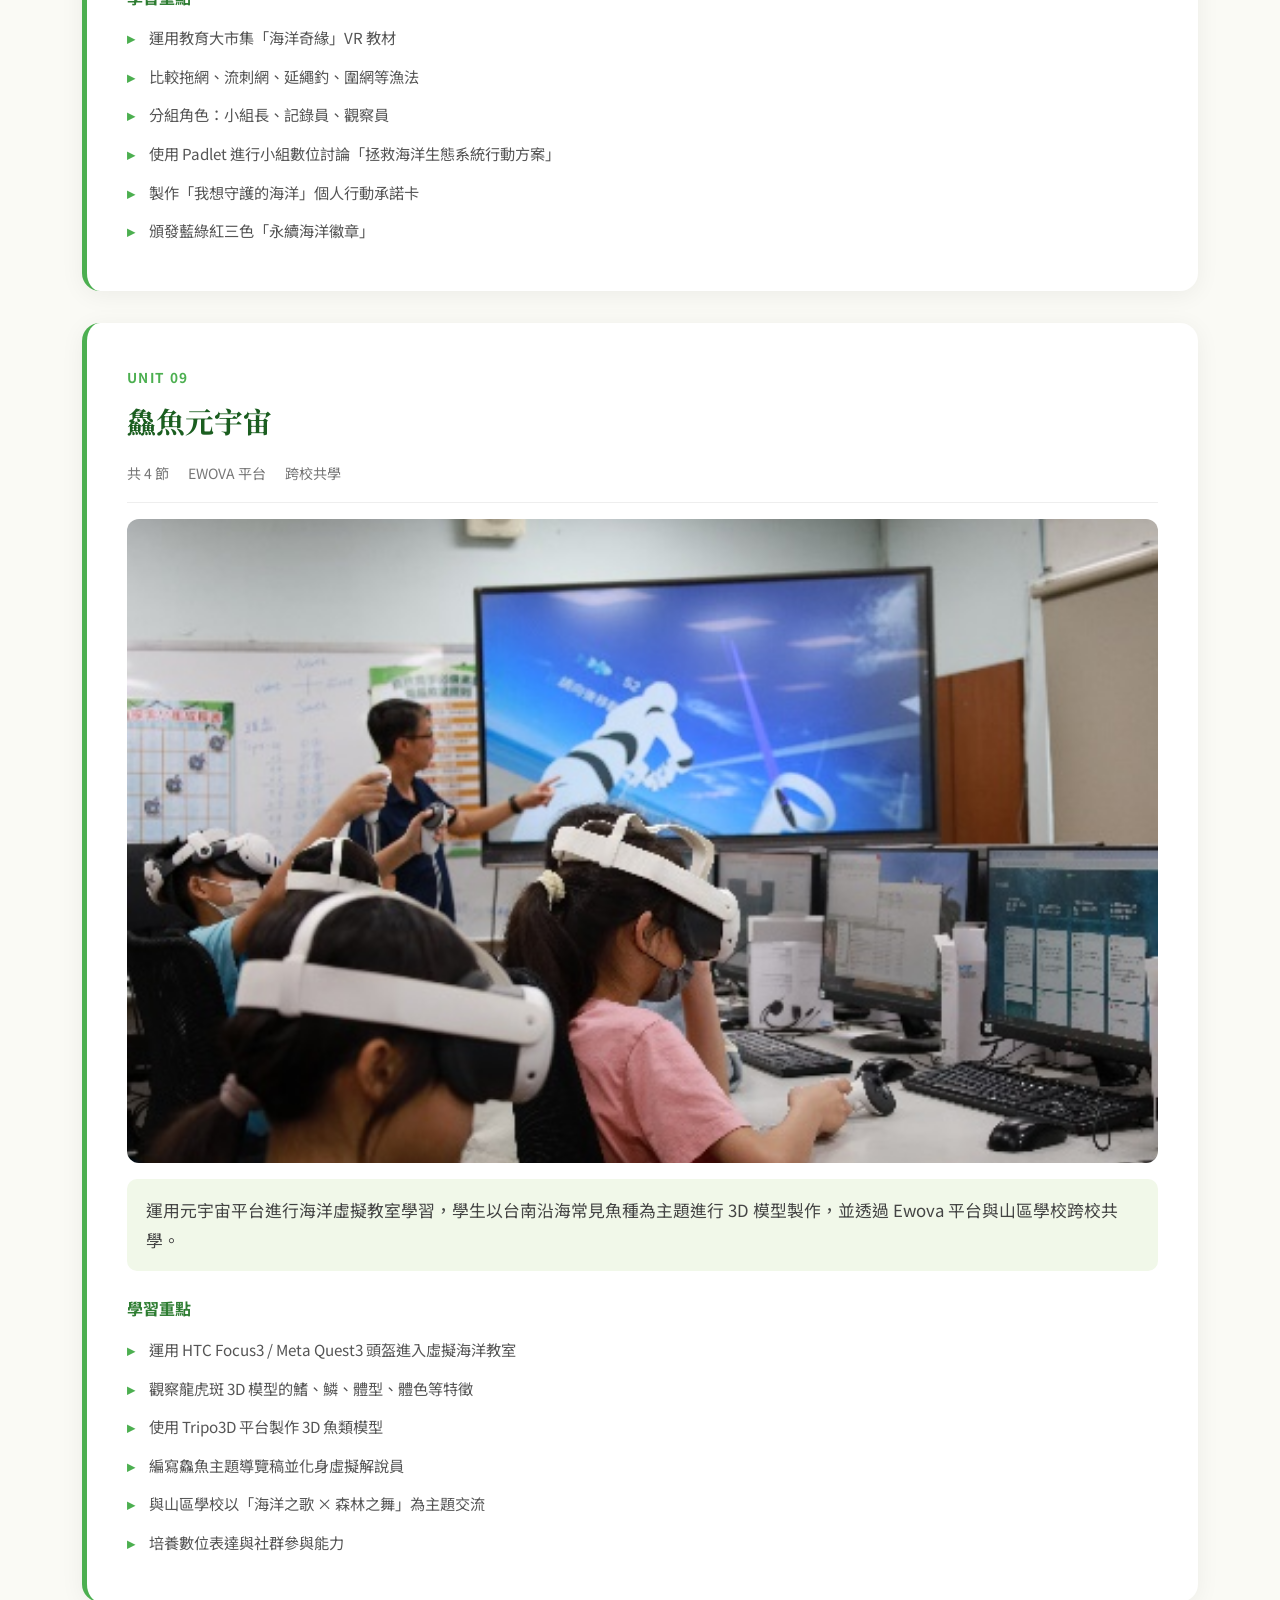
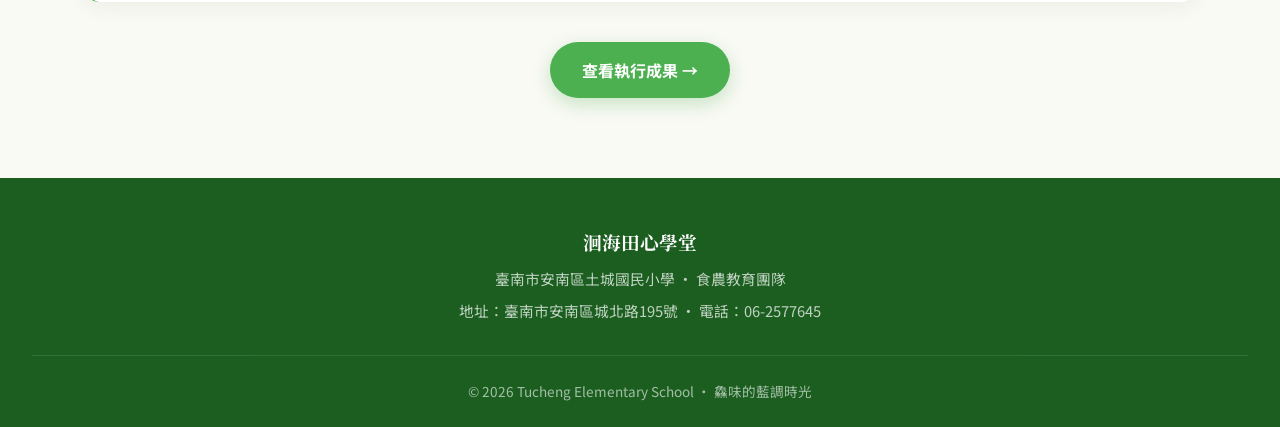
==== commit 6eb9f357: "更新學校地址為城北路195號 Co-Authored-By: Claude Opus 4.6 <noreply@anthropic.com>" ====
--- a/curriculum.html
+++ b/curriculum.html
@@ -251,7 +251,7 @@
   <footer class="footer">
     <h3>洄海田心學堂</h3>
     <p>臺南市安南區土城國民小學 · 食農教育團隊</p>
-    <p>地址：臺南市安南區城西街二段330號 · 電話：06-2577645</p>
+    <p>地址：臺南市安南區城北路195號 · 電話：06-2577645</p>
     <div class="footer-bottom">
       © 2026 Tucheng Elementary School · 鱻味的藍調時光
     </div>
